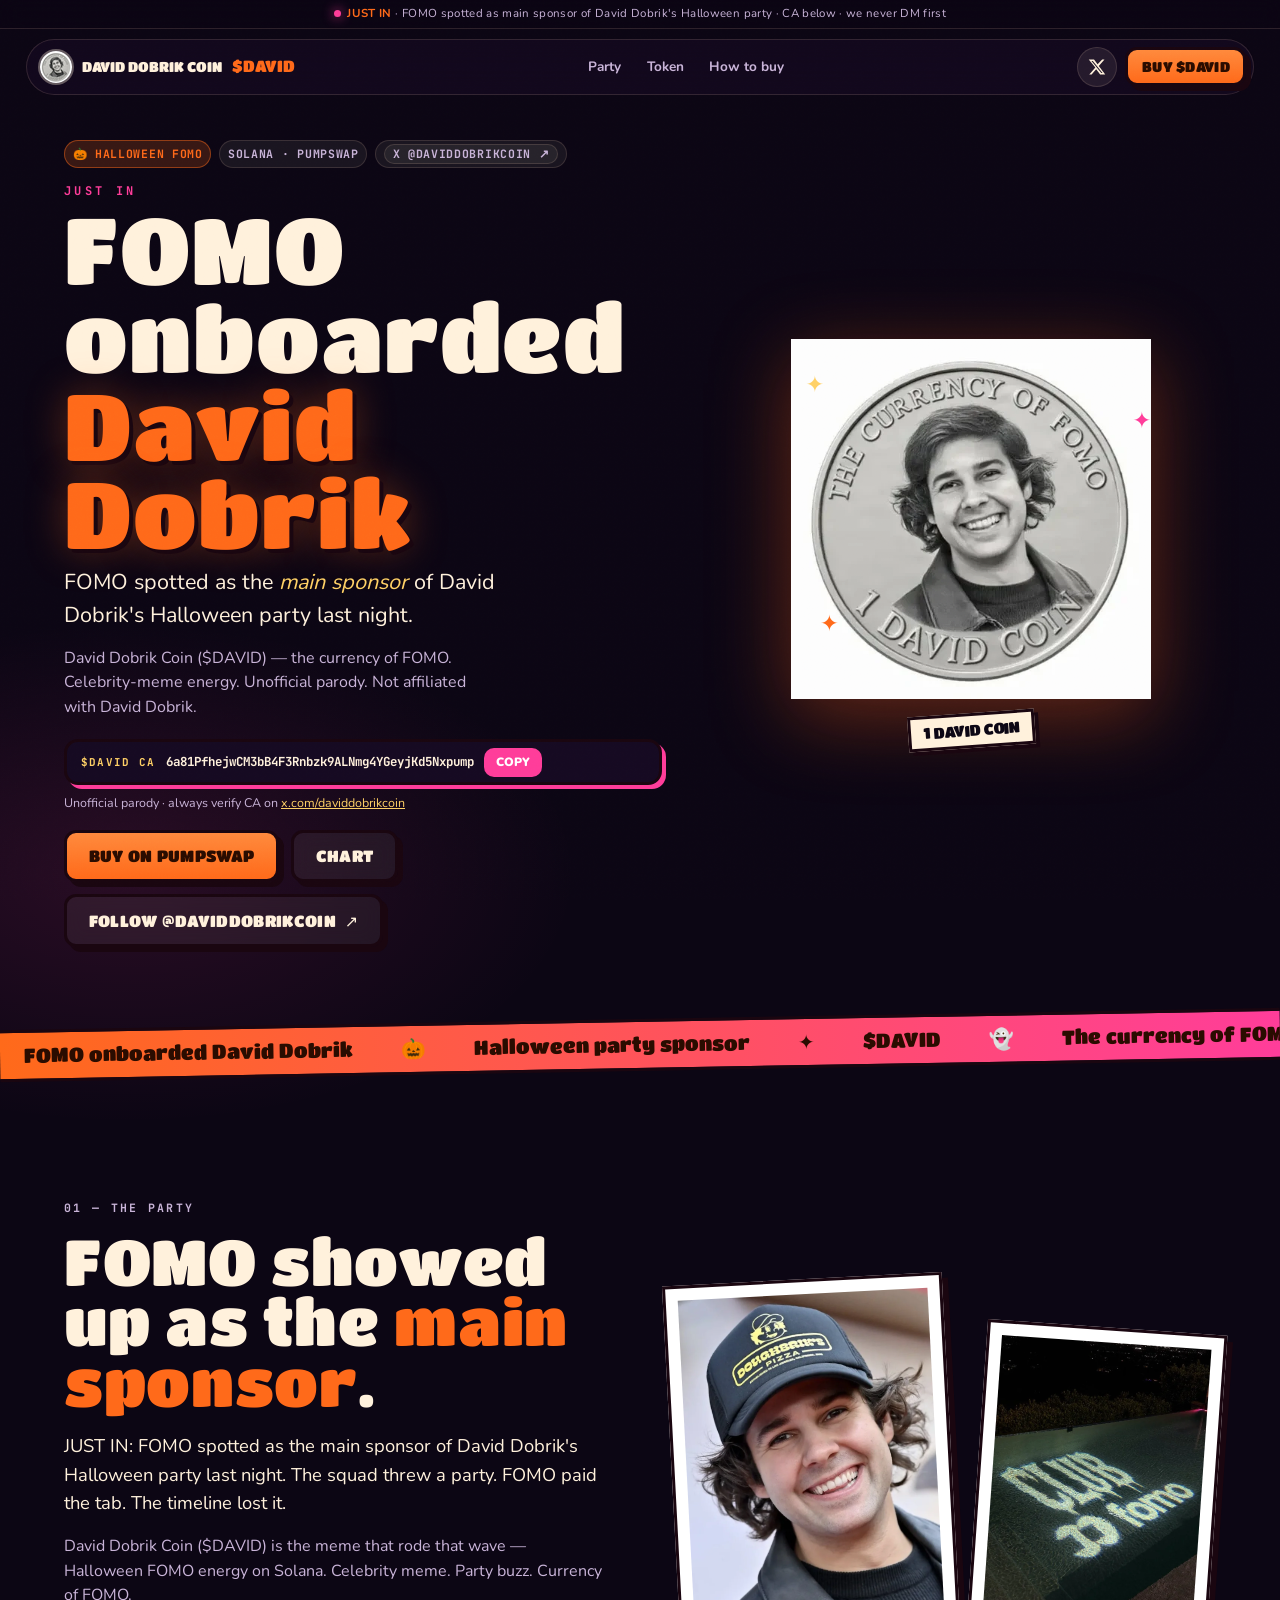
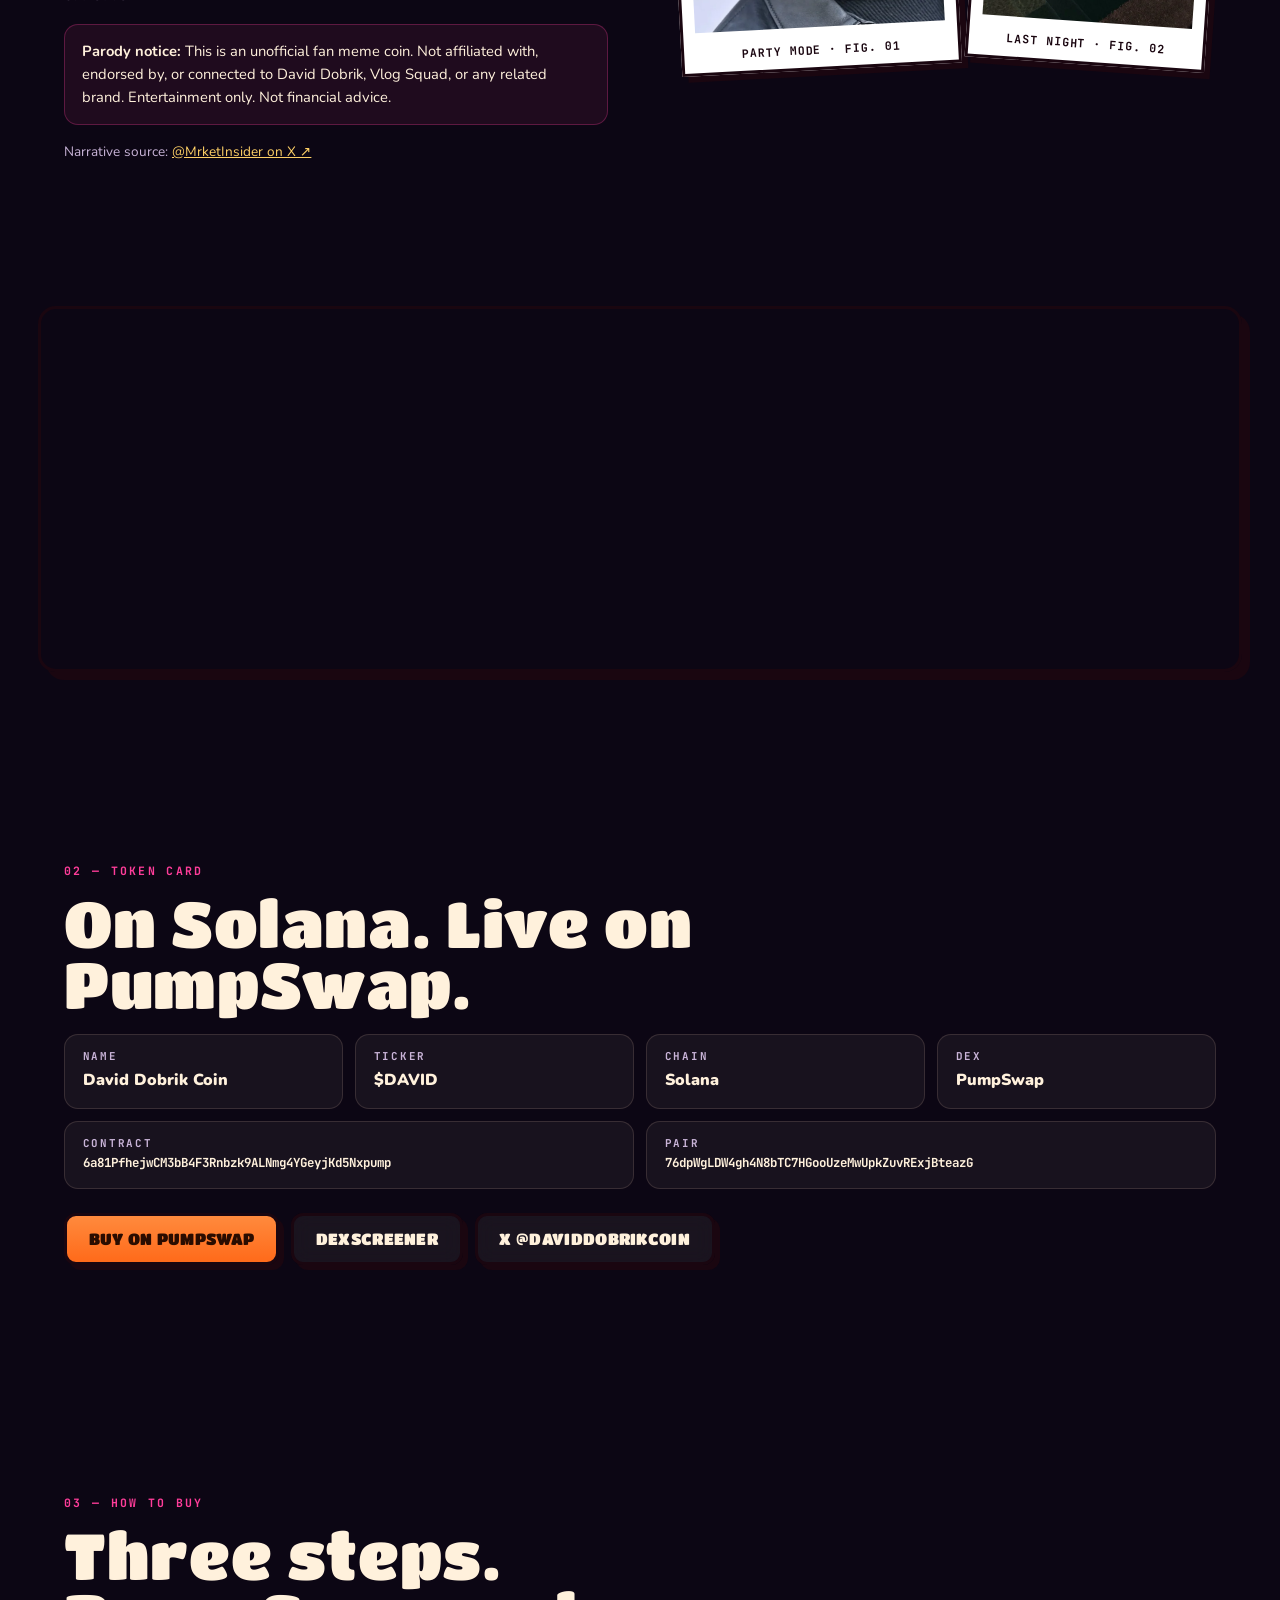
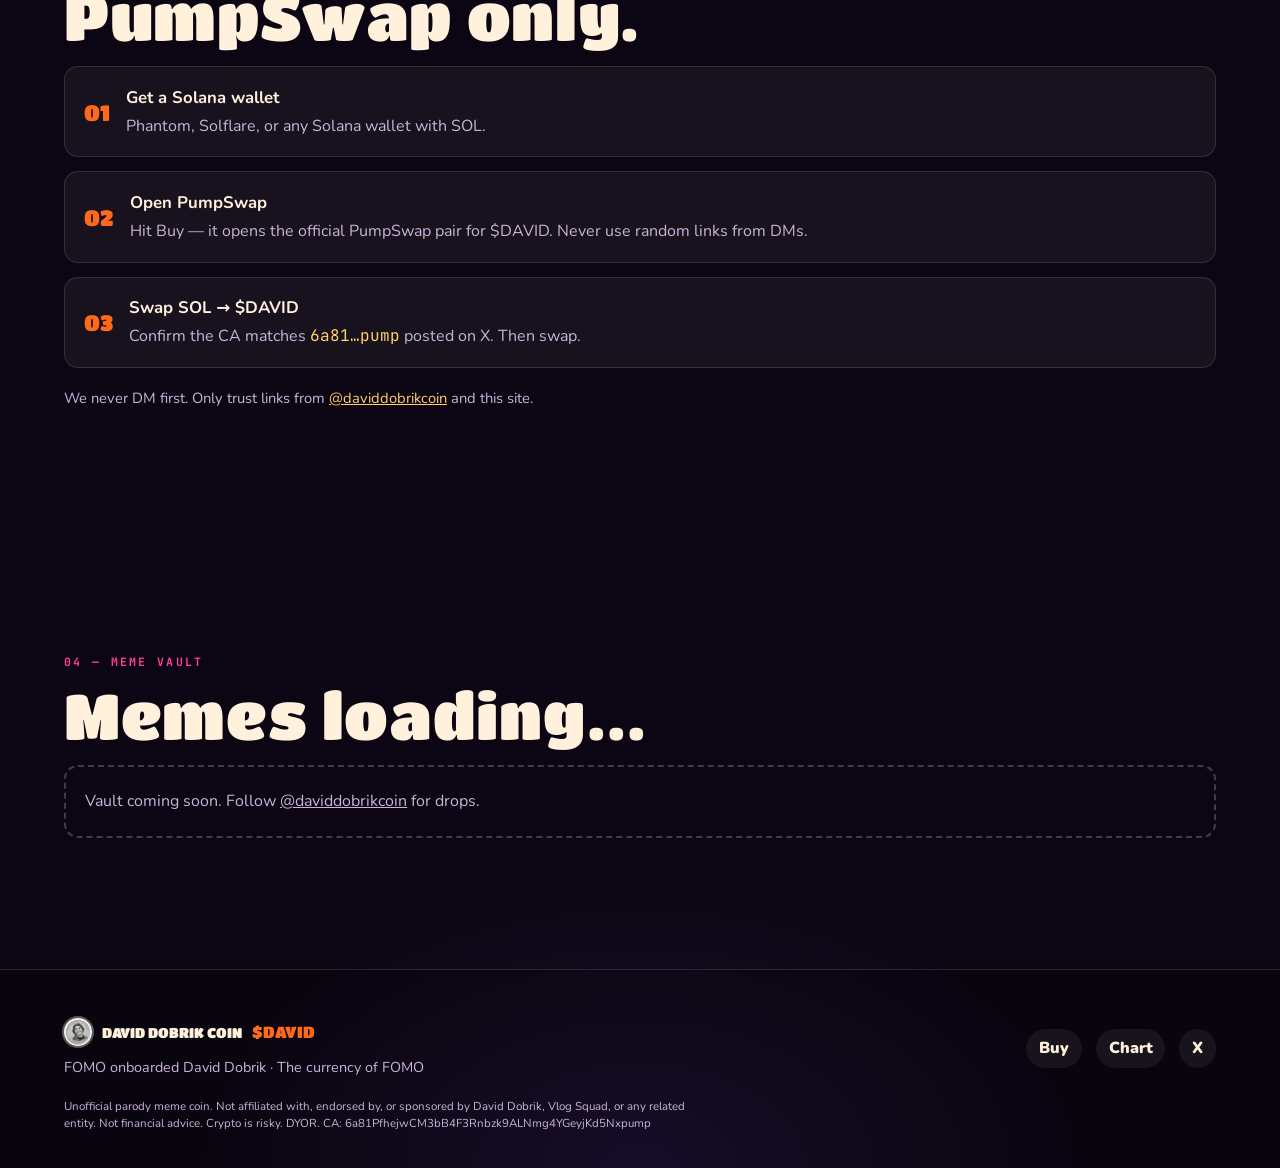
==== index.html @ 789483d1 "ship phase-1 minimal $DAVID site FOMO Halloween party narrative, PumpSwap buy, Chart, X — no TG. Sta" ====
<!doctype html>
<html lang="en">
<head>
<meta charset="utf-8">
<meta name="viewport" content="width=device-width,initial-scale=1,viewport-fit=cover">
<title>$DAVID — David Dobrik Coin · FOMO onboarded David Dobrik</title>
<meta name="description" content="JUST IN: FOMO spotted as the main sponsor of David Dobrik's Halloween party. David Dobrik Coin ($DAVID) on Solana. Unofficial parody meme. CA 6a81PfhejwCM3bB4F3Rnbzk9ALNmg4YGeyjKd5Nxpump.">
<link rel="canonical" href="https://daviddobrikcoin.lol/">
<meta name="theme-color" content="#0c0614">
<meta name="robots" content="index,follow">
<meta property="og:type" content="website">
<meta property="og:site_name" content="David Dobrik Coin">
<meta property="og:url" content="https://daviddobrikcoin.lol/">
<meta property="og:title" content="$DAVID — FOMO onboarded David Dobrik">
<meta property="og:description" content="JUST IN: FOMO spotted as the main sponsor of David Dobrik's Halloween party last night. Unofficial parody meme on Solana.">
<meta property="og:image" content="https://daviddobrikcoin.lol/og.jpg">
<meta property="og:image:width" content="1200">
<meta property="og:image:height" content="630">
<meta property="og:image:alt" content="David Dobrik Coin — The Currency of FOMO">
<meta name="twitter:card" content="summary_large_image">
<meta name="twitter:site" content="@daviddobrikcoin">
<meta name="twitter:title" content="$DAVID — FOMO onboarded David Dobrik">
<meta name="twitter:description" content="JUST IN: FOMO spotted as the main sponsor of David Dobrik's Halloween party. $DAVID on Solana.">
<meta name="twitter:image" content="https://daviddobrikcoin.lol/og.jpg">
<link rel="icon" href="/favicon.ico" sizes="any">
<link rel="icon" type="image/png" sizes="32x32" href="/favicon-32.png">
<link rel="apple-touch-icon" href="/apple-touch-icon.png">
<link rel="manifest" href="/site.webmanifest">
<link rel="preload" href="/fonts/titan-one-latin-400-normal.woff2" as="font" type="font/woff2" crossorigin>
<link rel="preload" href="/fonts/nunito-latin-700-normal.woff2" as="font" type="font/woff2" crossorigin>
<link rel="preload" as="image" href="/img/logo-480.webp" imagesrcset="/img/logo-240.webp 240w, /img/logo-480.webp 480w, /img/logo-720.webp 720w" imagesizes="(max-width:760px) 70vw, 360px" fetchpriority="high">
<link rel="stylesheet" href="/css/styles.css?v=p1">
<script src="/js/main.js?v=p1" defer></script>
</head>
<body>
<a class="skip" href="#about">Skip to content</a>
<div class="grain" aria-hidden="true"></div>

<header class="top">
  <div class="strip"><span class="dot"></span><span><b>JUST IN</b> · FOMO spotted as main sponsor of David Dobrik's Halloween party · CA below · we never DM first</span></div>
  <nav class="nav" aria-label="Main">
    <a class="brand" href="#top" aria-label="David Dobrik Coin home">
      <img src="/favicon-32.png" width="32" height="32" alt="">
      <span>David Dobrik Coin</span><em>$DAVID</em>
    </a>
    <ul class="nav-links">
      <li><a href="#about">Party</a></li>
      <li><a href="#token">Token</a></li>
      <li><a href="#buy">How to buy</a></li>
    </ul>
    <div class="nav-cta">
      <a class="icon-btn" href="https://x.com/daviddobrikcoin" target="_blank" rel="noopener" aria-label="$DAVID on X (@daviddobrikcoin)"><svg viewBox="0 0 24 24" width="18" height="18" aria-hidden="true"><path fill="currentColor" d="M18.9 2H22l-7.6 8.7L23 22h-6.8l-5.3-6.9L4.8 22H1.7l8.1-9.3L1 2h7l4.8 6.3L18.9 2Zm-1.2 18h1.7L6.4 3.9H4.6L17.7 20Z"/></svg></a>
      <a class="btn btn-sm" href="https://swap.pump.fun/?input=So11111111111111111111111111111111111111112&amp;output=6a81PfhejwCM3bB4F3Rnbzk9ALNmg4YGeyjKd5Nxpump" target="_blank" rel="noopener">Buy $DAVID</a>
    </div>
  </nav>
</header>

<main id="main">
<section class="hero" id="top">
  <div class="wrap hero-grid">
    <div class="hero-copy">
      <ul class="chips">
        <li class="chip-hot">🎃 Halloween FOMO</li>
        <li>Solana · PumpSwap</li>
        <li><a href="https://x.com/daviddobrikcoin" target="_blank" rel="noopener">X @daviddobrikcoin ↗</a></li>
      </ul>
      <p class="breaking" data-reveal>JUST IN</p>
      <h1 class="wordmark" data-reveal>
        <span class="wm-line">FOMO onboarded</span>
        <span class="wm-line accent">David Dobrik</span>
      </h1>
      <p class="tagline" data-reveal>FOMO spotted as the <em>main sponsor</em> of David Dobrik's Halloween party last night.</p>
      <p class="bio" data-reveal>David Dobrik Coin ($DAVID) — the currency of FOMO. Celebrity-meme energy. Unofficial parody. Not affiliated with David Dobrik.</p>
      <div class="ca" role="group" aria-label="Contract address" data-reveal>
        <span class="ca-tag">$DAVID CA</span>
        <code id="ca">6a81PfhejwCM3bB4F3Rnbzk9ALNmg4YGeyjKd5Nxpump</code>
        <button class="ca-copy" type="button" data-copy="#ca">Copy</button>
      </div>
      <p class="ca-note" data-reveal>Unofficial parody · always verify CA on <a href="https://x.com/daviddobrikcoin" target="_blank" rel="noopener">x.com/daviddobrikcoin</a></p>
      <div class="cta-row" data-reveal>
        <a class="btn" href="https://swap.pump.fun/?input=So11111111111111111111111111111111111111112&amp;output=6a81PfhejwCM3bB4F3Rnbzk9ALNmg4YGeyjKd5Nxpump" target="_blank" rel="noopener">Buy on PumpSwap</a>
        <a class="btn btn-ghost" href="https://dexscreener.com/solana/76dpwgldw4gh4n8btc7hgoouzemwupkzuvrexjbteazg" target="_blank" rel="noopener">Chart</a>
        <a class="btn btn-ghost" href="https://x.com/daviddobrikcoin" target="_blank" rel="noopener">Follow @daviddobrikcoin <span aria-hidden="true">↗</span></a>
      </div>
    </div>
    <div class="hero-art" data-reveal>
      <div class="coin-wrap">
        <img class="coin" src="/img/logo-480.webp" srcset="/img/logo-240.webp 240w, /img/logo-480.webp 480w, /img/logo-720.webp 720w" sizes="(max-width:760px) 70vw, 360px" width="480" height="480" alt="David Dobrik Coin — silver coin with David Dobrik portrait, The Currency of FOMO" fetchpriority="high" decoding="async">
        <span class="spark s1" aria-hidden="true">✦</span>
        <span class="spark s2" aria-hidden="true">✦</span>
        <span class="spark s3" aria-hidden="true">✦</span>
      </div>
      <span class="sticker-tag">1 DAVID COIN</span>
    </div>
  </div>
</section>

<div class="marquee" aria-hidden="true"><div class="track">
  <span>FOMO onboarded David Dobrik</span><span>🎃</span><span>Halloween party sponsor</span><span>✦</span><span>$DAVID</span><span>👻</span><span>The currency of FOMO</span><span>✦</span>
  <span>FOMO onboarded David Dobrik</span><span>🎃</span><span>Halloween party sponsor</span><span>✦</span><span>$DAVID</span><span>👻</span><span>The currency of FOMO</span><span>✦</span>
</div></div>

<section class="about" id="about">
  <div class="wrap about-grid">
    <div class="about-copy">
      <p class="label" data-reveal>01 — The party</p>
      <h2 data-reveal>FOMO showed up as the <em>main sponsor</em>.</h2>
      <p class="lead" data-reveal>JUST IN: FOMO spotted as the main sponsor of David Dobrik's Halloween party last night. The squad threw a party. FOMO paid the tab. The timeline lost it.</p>
      <p data-reveal>David Dobrik Coin ($DAVID) is the meme that rode that wave — Halloween FOMO energy on Solana. Celebrity meme. Party buzz. Currency of FOMO.</p>
      <p class="disclaimer" data-reveal><b>Parody notice:</b> This is an unofficial fan meme coin. Not affiliated with, endorsed by, or connected to David Dobrik, Vlog Squad, or any related brand. Entertainment only. Not financial advice.</p>
      <p class="src" data-reveal>Narrative source: <a href="https://x.com/MrketInsider/status/2116562706257879052" target="_blank" rel="noopener">@MrketInsider on X ↗</a></p>
    </div>
    <div class="about-art" data-reveal>
      <figure class="polaroid" style="--r:-3deg">
        <img src="/img/n1.webp" width="720" height="990" alt="David Dobrik in a Doughbrik's Pizza hat smiling at camera" loading="lazy" decoding="async">
        <figcaption>party mode · fig. 01</figcaption>
      </figure>
      <figure class="polaroid p2" style="--r:4deg">
        <img src="/img/n3.webp" width="720" height="990" alt="David Dobrik Halloween party FOMO narrative photo" loading="lazy" decoding="async">
        <figcaption>last night · fig. 02</figcaption>
      </figure>
    </div>
  </div>
</section>

<section class="banner-band" aria-label="Key art">
  <div class="banner-frame">
    <picture>
      <source media="(max-width:760px)" srcset="/img/banner-m.webp">
      <img src="/img/banner-1200.webp" width="1200" height="400" alt="David Dobrik portrait banner" loading="lazy" decoding="async">
    </picture>
  </div>
</section>

<section class="token" id="token">
  <div class="wrap">
    <p class="label" data-reveal>02 — Token card</p>
    <h2 data-reveal>On Solana. Live on PumpSwap.</h2>
    <div class="tok-grid" data-reveal>
      <div class="tok-card"><span class="k">Name</span><span class="v">David Dobrik Coin</span></div>
      <div class="tok-card"><span class="k">Ticker</span><span class="v">$DAVID</span></div>
      <div class="tok-card"><span class="k">Chain</span><span class="v">Solana</span></div>
      <div class="tok-card"><span class="k">Dex</span><span class="v">PumpSwap</span></div>
      <div class="tok-card wide"><span class="k">Contract</span><span class="v mono">6a81PfhejwCM3bB4F3Rnbzk9ALNmg4YGeyjKd5Nxpump</span></div>
      <div class="tok-card wide"><span class="k">Pair</span><span class="v mono">76dpWgLDW4gh4N8bTC7HGooUzeMwUpkZuvRExjBteazG</span></div>
    </div>
    <div class="cta-row" data-reveal style="margin-top:1.5rem">
      <a class="btn" href="https://swap.pump.fun/?input=So11111111111111111111111111111111111111112&amp;output=6a81PfhejwCM3bB4F3Rnbzk9ALNmg4YGeyjKd5Nxpump" target="_blank" rel="noopener">Buy on PumpSwap</a>
      <a class="btn btn-ghost" href="https://dexscreener.com/solana/76dpwgldw4gh4n8btc7hgoouzemwupkzuvrexjbteazg" target="_blank" rel="noopener">DexScreener</a>
      <a class="btn btn-ghost" href="https://x.com/daviddobrikcoin" target="_blank" rel="noopener">X @daviddobrikcoin</a>
    </div>
  </div>
</section>

<section class="buy" id="buy">
  <div class="wrap">
    <p class="label" data-reveal>03 — How to buy</p>
    <h2 data-reveal>Three steps. PumpSwap only.</h2>
    <ol class="steps" data-reveal>
      <li><b>Get a Solana wallet</b><span>Phantom, Solflare, or any Solana wallet with SOL.</span></li>
      <li><b>Open PumpSwap</b><span>Hit Buy — it opens the official PumpSwap pair for $DAVID. Never use random links from DMs.</span></li>
      <li><b>Swap SOL → $DAVID</b><span>Confirm the CA matches <code>6a81…pump</code> posted on X. Then swap.</span></li>
    </ol>
    <p class="scam" data-reveal>We never DM first. Only trust links from <a href="https://x.com/daviddobrikcoin" target="_blank" rel="noopener">@daviddobrikcoin</a> and this site.</p>
  </div>
</section>

<section class="memes" id="memes">
  <div class="wrap">
    <p class="label" data-reveal>04 — Meme vault</p>
    <h2 data-reveal>Memes loading…</h2>
    <p class="soon" data-reveal>Vault coming soon. Follow <a href="https://x.com/daviddobrikcoin" target="_blank" rel="noopener">@daviddobrikcoin</a> for drops.</p>
  </div>
</section>
</main>

<footer class="foot">
  <div class="wrap foot-grid">
    <div>
      <a class="brand" href="#top"><img src="/favicon-32.png" width="28" height="28" alt=""><span>David Dobrik Coin</span><em>$DAVID</em></a>
      <p class="foot-tag">FOMO onboarded David Dobrik · The currency of FOMO</p>
    </div>
    <div class="foot-links">
      <a href="https://swap.pump.fun/?input=So11111111111111111111111111111111111111112&amp;output=6a81PfhejwCM3bB4F3Rnbzk9ALNmg4YGeyjKd5Nxpump" target="_blank" rel="noopener">Buy</a>
      <a href="https://dexscreener.com/solana/76dpwgldw4gh4n8btc7hgoouzemwupkzuvrexjbteazg" target="_blank" rel="noopener">Chart</a>
      <a href="https://x.com/daviddobrikcoin" target="_blank" rel="noopener">X</a>
    </div>
  </div>
  <div class="wrap">
    <p class="fine">Unofficial parody meme coin. Not affiliated with, endorsed by, or sponsored by David Dobrik, Vlog Squad, or any related entity. Not financial advice. Crypto is risky. DYOR. CA: 6a81PfhejwCM3bB4F3Rnbzk9ALNmg4YGeyjKd5Nxpump</p>
  </div>
</footer>
</body>
</html>
---- css/styles.css ----
@font-face{font-family:TitanOne;src:url(/fonts/titan-one-latin-400-normal.woff2) format("woff2");font-weight:400;font-display:swap}
@font-face{font-family:Nunito;src:url(/fonts/nunito-latin-400-normal.woff2) format("woff2");font-weight:400;font-display:swap}
@font-face{font-family:Nunito;src:url(/fonts/nunito-latin-700-normal.woff2) format("woff2");font-weight:700;font-display:swap}
@font-face{font-family:Nunito;src:url(/fonts/nunito-latin-900-normal.woff2) format("woff2");font-weight:900;font-display:swap}
@font-face{font-family:JetBrainsMono;src:url(/fonts/jetbrains-mono-latin-400-normal.woff2) format("woff2");font-weight:400;font-display:swap}
@font-face{font-family:JetBrainsMono;src:url(/fonts/jetbrains-mono-latin-700-normal.woff2) format("woff2");font-weight:700;font-display:swap}

:root{
  --night:#0c0614; --night-2:#160a22; --plum:#2a1040;
  --cream:#fff1dc; --muted:#c9b4d8; --line:rgba(255,210,180,.14);
  --pump:#ff6a1a; --pump-ink:#2a0c00;
  --hot:#ff3d9a; --violet:#8b5cff; --gold:#ffd166;
  --radius:16px; --pill:999px;
  --shadow-hard:5px 5px 0 #1a0610;
  --f-display:TitanOne,"Arial Black",system-ui,sans-serif;
  --f-body:Nunito,system-ui,sans-serif;
  --f-mono:JetBrainsMono,ui-monospace,monospace;
}
*,*::before,*::after{box-sizing:border-box}
html{-webkit-text-size-adjust:100%;scroll-behavior:smooth}
body{margin:0;background:
  radial-gradient(1200px 600px at 80% -10%,rgba(255,106,26,.18),transparent 55%),
  radial-gradient(900px 500px at 10% 20%,rgba(255,61,154,.12),transparent 50%),
  radial-gradient(800px 500px at 50% 100%,rgba(139,92,255,.14),transparent 55%),
  var(--night);
  color:var(--cream);font:400 clamp(16px,1.05vw,18px)/1.55 var(--f-body);-webkit-font-smoothing:antialiased;overflow-x:hidden}
img{max-width:100%;display:block;height:auto}
a{color:inherit}
button{font:inherit;color:inherit;cursor:pointer}
em{font-style:italic;color:var(--gold)}
::selection{background:var(--pump);color:var(--pump-ink)}
.skip{position:fixed;left:12px;top:-60px;z-index:100;background:var(--cream);color:var(--night);padding:.6em 1em;border-radius:var(--pill);font-weight:800;transition:top .2s}
.skip:focus{top:12px}
:focus-visible{outline:2px solid var(--pump);outline-offset:3px}

.grain{position:fixed;inset:0;pointer-events:none;z-index:60;opacity:.055;mix-blend-mode:overlay;
  background:url("data:image/svg+xml;utf8,<svg xmlns='http://www.w3.org/2000/svg' width='160' height='160'><filter id='n'><feTurbulence baseFrequency='.85' numOctaves='2' stitchTiles='stitch'/></filter><rect width='100%' height='100%' filter='url(%23n)'/></svg>")}

.wrap{padding-inline:clamp(20px,5vw,112px);max-width:1280px;margin-inline:auto;position:relative}
.label{font:700 .72rem/1.2 var(--f-mono);letter-spacing:.2em;text-transform:uppercase;color:var(--hot);margin:0 0 1rem}
h1,h2{margin:0;font-family:var(--f-display);font-weight:400;letter-spacing:.01em;line-height:.95}
h2{font-size:clamp(2rem,5vw,4.2rem);margin-bottom:1.2rem;max-width:16ch}
h2 em{color:var(--pump);font-style:normal}

.btn{display:inline-flex;align-items:center;gap:.55em;padding:.95em 1.35em;border-radius:12px;border:3px solid #1a0610;text-decoration:none;
  font:400 1rem/1 var(--f-display);letter-spacing:.02em;text-transform:uppercase;
  background:linear-gradient(180deg,#ff8a3d,var(--pump));color:var(--pump-ink);
  box-shadow:var(--shadow-hard);transition:transform .08s,box-shadow .08s}
.btn:hover{transform:translate(-2px,-2px);box-shadow:7px 7px 0 #1a0610}
.btn:active{transform:translate(4px,4px);box-shadow:0 0 0 #1a0610}
.btn-sm{padding:.7em 1em;font-size:.85rem}
.btn-ghost{background:rgba(255,241,220,.06);color:var(--cream);backdrop-filter:blur(10px)}
.btn-ghost:hover{background:rgba(255,241,220,.12)}
.cta-row{display:flex;flex-wrap:wrap;gap:12px}

.top{position:fixed;inset:0 0 auto 0;z-index:40}
.strip{display:flex;justify-content:center;align-items:center;gap:.55em;padding:.42em 1em;font-size:.72rem;letter-spacing:.03em;color:var(--muted);
  background:rgba(12,6,20,.82);backdrop-filter:blur(10px);border-bottom:1px solid var(--line);text-align:center}
.strip b{color:var(--pump)}
.strip .dot{width:7px;height:7px;border-radius:50%;background:var(--hot);box-shadow:0 0 12px var(--hot);flex:none;animation:pulse 1.6s ease-in-out infinite}
@keyframes pulse{50%{opacity:.35}}
.nav{display:flex;align-items:center;justify-content:space-between;gap:14px;margin:10px clamp(10px,2vw,28px) 0;padding:8px 8px 8px 14px;border-radius:var(--pill);
  background:rgba(22,10,34,.7);backdrop-filter:blur(16px);box-shadow:inset 0 0 0 1px var(--line)}
.brand{display:flex;align-items:center;gap:10px;text-decoration:none}
.brand img{border-radius:50%;box-shadow:0 0 0 2px rgba(255,241,220,.35)}
.brand span{font:400 .85rem var(--f-display);text-transform:uppercase}
.brand em{color:var(--pump);font-style:normal;font-family:var(--f-display)}
.nav-links{display:flex;gap:2px;list-style:none;margin:0;padding:0}
.nav-links a{display:block;padding:.5em .85em;border-radius:var(--pill);text-decoration:none;font-weight:700;font-size:.85rem;color:var(--muted)}
.nav-links a:hover{color:var(--cream);background:rgba(255,241,220,.08)}
.nav-cta{display:flex;align-items:center;gap:8px}
.icon-btn{display:grid;place-items:center;width:40px;height:40px;border-radius:50%;background:rgba(255,241,220,.08);box-shadow:inset 0 0 0 1px var(--line);text-decoration:none}
.icon-btn:hover{background:rgba(255,241,220,.16)}

.hero{min-height:100svh;display:flex;align-items:center;padding:140px 0 72px}
.hero-grid{display:grid;grid-template-columns:1.1fr .9fr;gap:clamp(28px,5vw,72px);align-items:center}
.chips{display:flex;flex-wrap:wrap;gap:8px;list-style:none;margin:0 0 1.1rem;padding:0}
.chips li,.chips a{display:inline-flex;align-items:center;padding:.35em .75em;border-radius:var(--pill);font:700 .72rem/1 var(--f-mono);letter-spacing:.06em;text-transform:uppercase;text-decoration:none;
  background:rgba(255,241,220,.06);box-shadow:inset 0 0 0 1px var(--line);color:var(--muted)}
.chip-hot{background:rgba(255,106,26,.18)!important;color:var(--pump)!important;box-shadow:inset 0 0 0 1px rgba(255,106,26,.45)!important}
.breaking{margin:0 0 .4rem;font:700 .75rem/1 var(--f-mono);letter-spacing:.28em;text-transform:uppercase;color:var(--hot)}
.wordmark{font-size:clamp(2.6rem,7.5vw,5.8rem);margin-bottom:.6rem}
.wm-line{display:block}
.wm-line.accent{color:var(--pump);text-shadow:4px 4px 0 #1a0610,0 0 40px rgba(255,106,26,.35)}
.tagline{font-size:clamp(1.05rem,2vw,1.35rem);color:var(--cream);max-width:38ch;margin:0 0 .8rem}
.bio{color:var(--muted);max-width:42ch;margin:0 0 1.2rem}
.ca{display:flex;align-items:center;gap:.65rem;padding:.35rem .35rem .35rem .85rem;max-width:100%;
  background:#160a22;border:3px solid #1a0610;border-radius:14px;box-shadow:4px 4px 0 var(--hot);margin-bottom:.5rem}
.ca-tag{font:700 .68rem/1 var(--f-mono);letter-spacing:.12em;color:var(--gold);flex:none}
.ca code{font:700 .78rem/1.2 var(--f-mono);overflow:hidden;text-overflow:ellipsis;white-space:nowrap;min-width:0}
.ca-copy{flex:none;border:0;border-radius:10px;padding:.7em 1em;background:var(--hot);color:#fff;font:900 .75rem/1 var(--f-body);text-transform:uppercase}
.ca-copy:hover{filter:brightness(1.08)}
.ca-note{font-size:.78rem;color:var(--muted);margin:0 0 1.1rem}
.ca-note a{color:var(--gold)}

.hero-art{display:flex;flex-direction:column;align-items:center;gap:14px;position:relative}
.coin-wrap{position:relative;width:min(360px,78vw)}
.coin{width:100%;height:auto;filter:drop-shadow(0 18px 40px rgba(255,106,26,.35)) drop-shadow(0 0 0 #1a0610);animation:bob 4.5s ease-in-out infinite alternate}
@keyframes bob{to{transform:translateY(-10px) rotate(-2deg)}}
.spark{position:absolute;font-size:1.4rem;color:var(--gold);animation:twinkle 2.2s ease-in-out infinite}
.s1{top:8%;left:4%;animation-delay:0s}
.s2{top:18%;right:0;animation-delay:.6s;color:var(--hot)}
.s3{bottom:16%;left:8%;animation-delay:1.1s;color:var(--pump)}
@keyframes twinkle{50%{opacity:.25;transform:scale(1.25)}}
.sticker-tag{display:inline-block;background:var(--cream);color:var(--night);padding:.35em .8em;font:400 .95rem var(--f-display);transform:rotate(-4deg);border:3px solid #1a0610;box-shadow:4px 4px 0 #1a0610}

.marquee{overflow:hidden;border-block:3px solid #1a0610;background:linear-gradient(90deg,var(--pump),var(--hot));transform:rotate(-1deg);margin:0 0 2px}
.track{display:flex;width:max-content;animation:crawl 28s linear infinite}
.track>*{padding:.55em 1.2em;font:400 1.25rem var(--f-display);white-space:nowrap;color:var(--pump-ink)}
@keyframes crawl{to{transform:translateX(-50%)}}
@media (prefers-reduced-motion:reduce){.track,.coin,.spark,.strip .dot{animation:none}}

.about{padding:clamp(72px,10vw,140px) 0}
.about-grid{display:grid;grid-template-columns:1fr 1fr;gap:clamp(28px,5vw,64px);align-items:center}
.lead{font-size:1.15rem;margin:0 0 1rem}
.about-copy p{color:var(--muted);margin:0 0 1rem}
.about-copy .lead,.about-copy .disclaimer{color:var(--cream)}
.disclaimer{padding:1rem 1.1rem;border-radius:14px;background:rgba(255,61,154,.08);box-shadow:inset 0 0 0 1px rgba(255,61,154,.28);font-size:.92rem}
.src{font-size:.85rem}
.src a{color:var(--gold)}
.about-art{position:relative;min-height:420px}
.polaroid{position:relative;background:#fff;padding:12px 12px 40px;border:3px solid #1a0610;box-shadow:6px 6px 0 #1a0610;transform:rotate(var(--r,-2deg));width:min(280px,70%);margin:0;z-index:1}
.polaroid img{width:100%;aspect-ratio:3/4;object-fit:cover;background:#ddd}
.polaroid figcaption{position:absolute;left:12px;right:12px;bottom:12px;font:700 .72rem/1 var(--f-mono);letter-spacing:.08em;text-transform:uppercase;color:#1a0610;text-align:center}
.polaroid.p2{position:absolute;right:0;top:48px;z-index:2;width:min(240px,62%)}

.banner-band{padding:0 0 clamp(40px,6vw,80px)}
.banner-frame{margin-inline:clamp(12px,3vw,48px);border:3px solid #1a0610;border-radius:18px;overflow:hidden;box-shadow:8px 8px 0 #1a0610}
.banner-frame img{width:100%;height:auto;object-fit:cover;max-height:360px}

.token,.buy,.memes{padding:clamp(64px,9vw,120px) 0}
.tok-grid{display:grid;grid-template-columns:repeat(4,1fr);gap:12px}
.tok-card{background:rgba(255,241,220,.05);border:1px solid var(--line);border-radius:14px;padding:1rem 1.1rem;display:flex;flex-direction:column;gap:.35rem}
.tok-card.wide{grid-column:span 2}
.tok-card .k{font:700 .68rem/1 var(--f-mono);letter-spacing:.16em;text-transform:uppercase;color:var(--muted)}
.tok-card .v{font-weight:900}
.tok-card .mono{font:700 .78rem/1.35 var(--f-mono);word-break:break-all}

.steps{list-style:none;margin:0;padding:0;display:grid;gap:14px;counter-reset:s}
.steps li{counter-increment:s;display:grid;grid-template-columns:auto 1fr;gap:.2rem 1rem;padding:1.1rem 1.2rem;border-radius:14px;background:rgba(255,241,220,.05);border:1px solid var(--line)}
.steps li::before{content:counter(s,decimal-leading-zero);font:400 1.4rem/1 var(--f-display);color:var(--pump);grid-row:span 2;align-self:center}
.steps b{font-size:1.05rem}
.steps span{color:var(--muted);grid-column:2}
.steps code{font-family:var(--f-mono);color:var(--gold)}
.scam{margin-top:1.2rem;color:var(--muted);font-size:.92rem}
.scam a{color:var(--gold)}
.soon{color:var(--muted);padding:1.4rem 1.2rem;border:2px dashed rgba(255,210,180,.25);border-radius:14px}

.foot{padding:48px 0 36px;border-top:1px solid var(--line);background:rgba(0,0,0,.25)}
.foot-grid{display:flex;flex-wrap:wrap;justify-content:space-between;gap:20px;margin-bottom:1.2rem}
.foot-tag{color:var(--muted);margin:.6rem 0 0;font-size:.9rem}
.foot-links{display:flex;gap:14px;align-items:center}
.foot-links a{font-weight:800;text-decoration:none;padding:.45em .8em;border-radius:var(--pill);background:rgba(255,241,220,.06)}
.fine{font-size:.72rem;color:var(--muted);line-height:1.5;margin:0;max-width:90ch}

[data-reveal]{opacity:0;transform:translateY(22px);transition:opacity .7s cubic-bezier(.2,.7,.2,1),transform .7s cubic-bezier(.2,.7,.2,1)}
[data-reveal].in{opacity:1;transform:none}
@media (prefers-reduced-motion:reduce){[data-reveal]{opacity:1;transform:none;transition:none}}

@media (max-width:900px){
  .nav-links{display:none}
  .hero-grid,.about-grid{grid-template-columns:1fr}
  .hero{padding-top:120px;min-height:auto}
  .hero-art{order:-1}
  .about-art{min-height:360px}
  .tok-grid{grid-template-columns:1fr 1fr}
  .tok-card.wide{grid-column:span 2}
}
@media (max-width:520px){
  .tok-grid{grid-template-columns:1fr}
  .tok-card.wide{grid-column:span 1}
  .ca{flex-wrap:wrap}
  .ca code{width:100%}
}
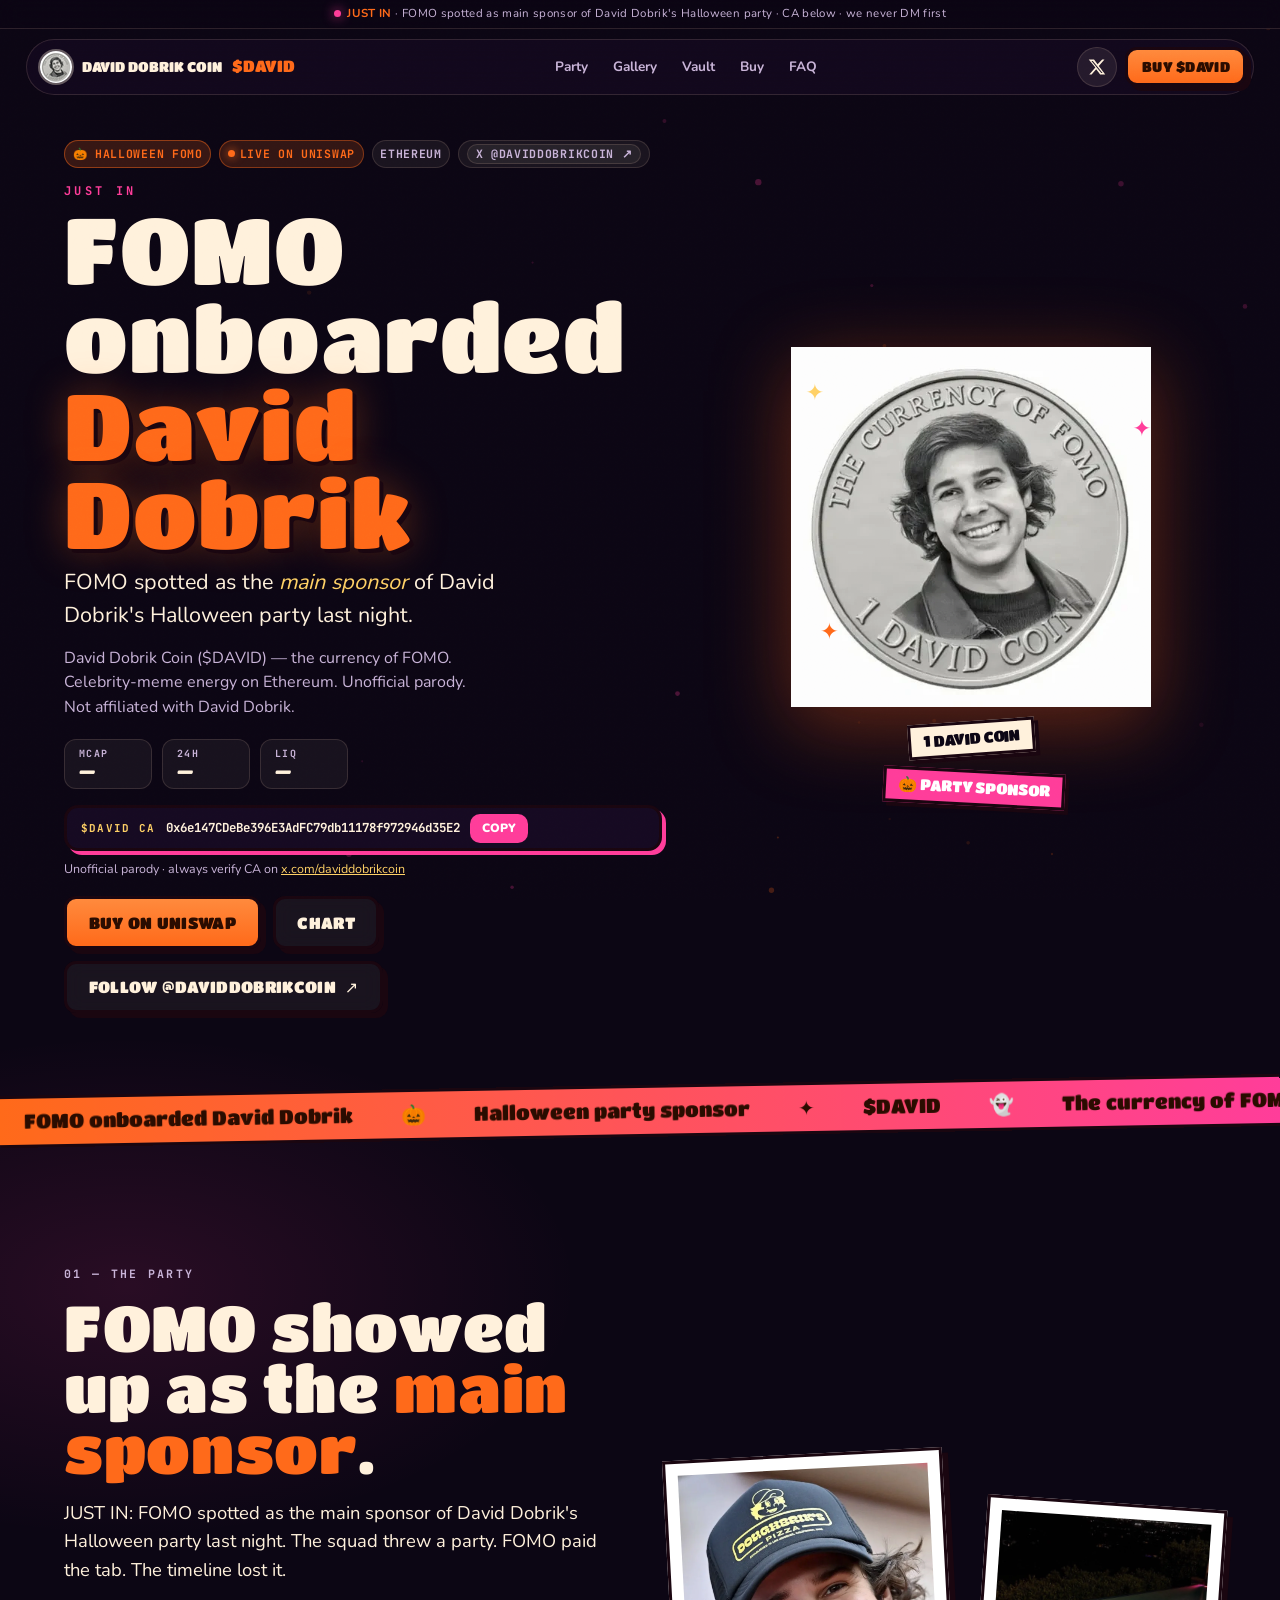
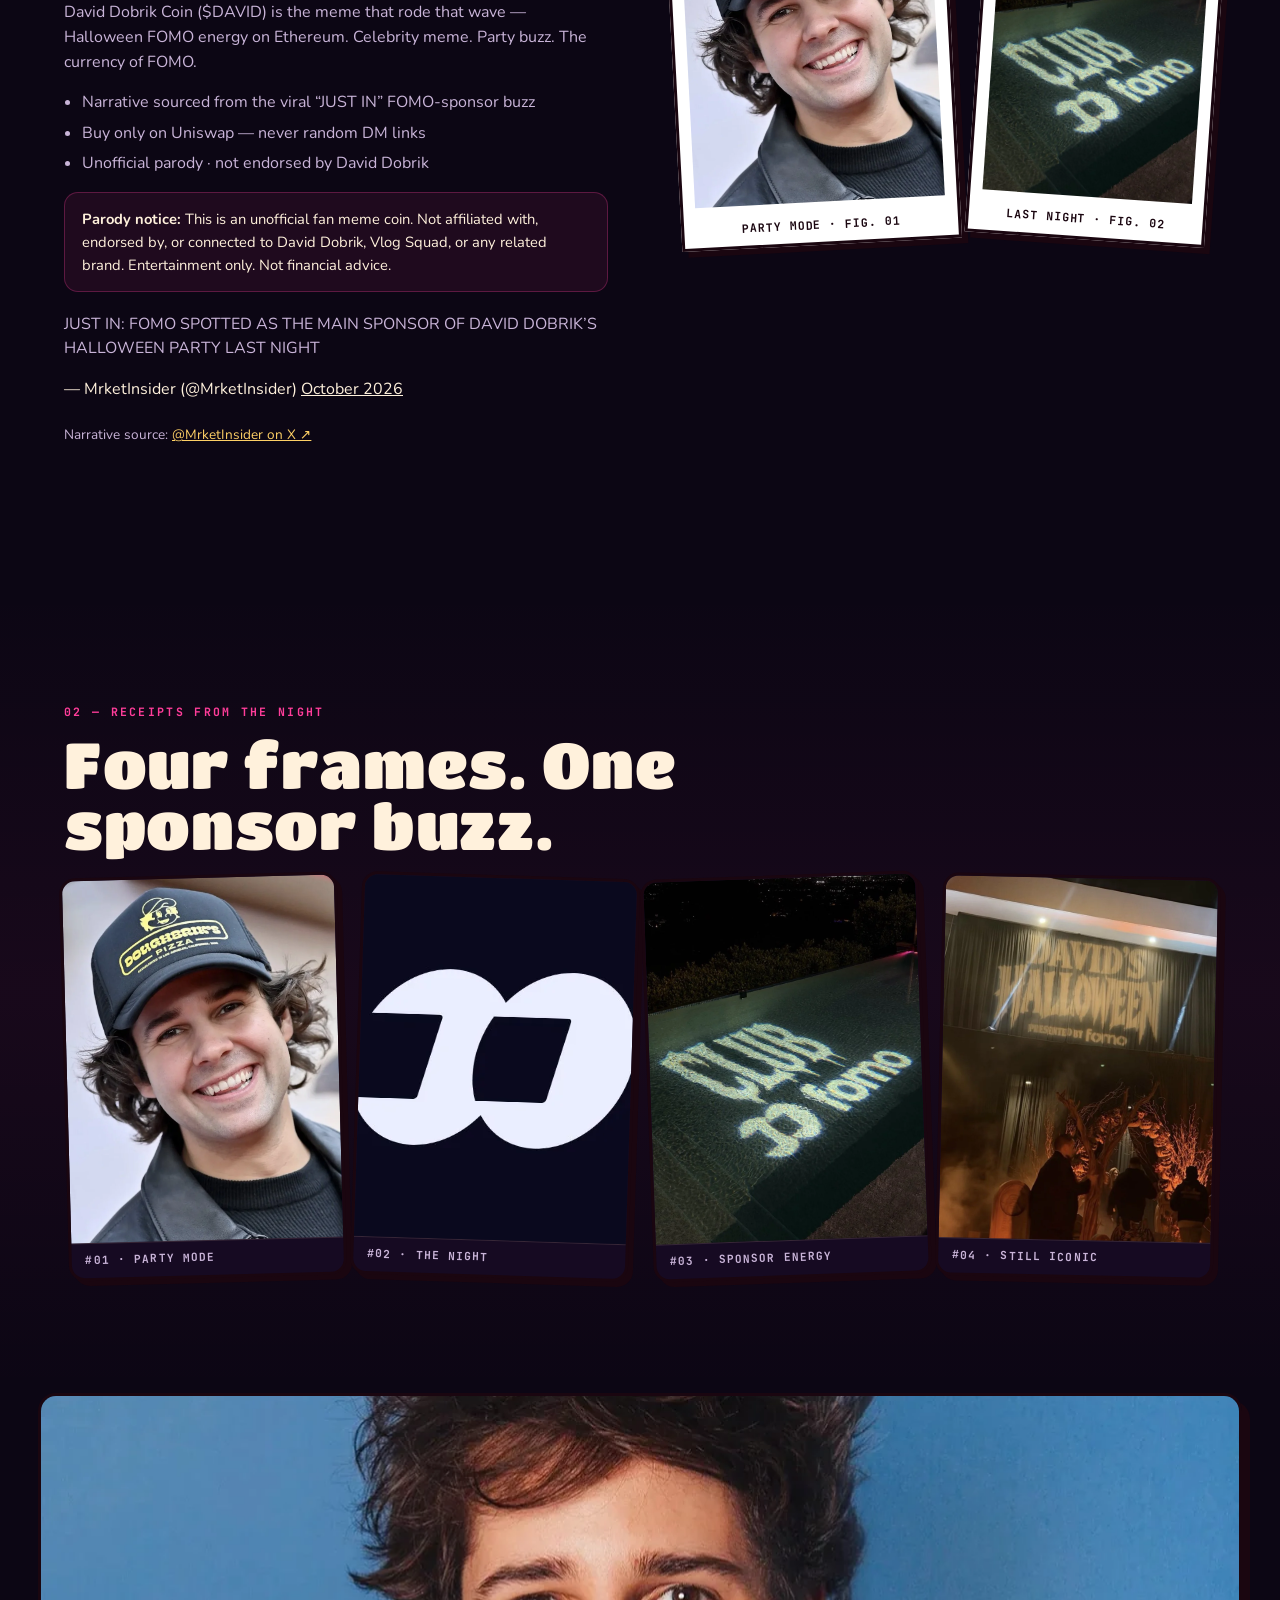
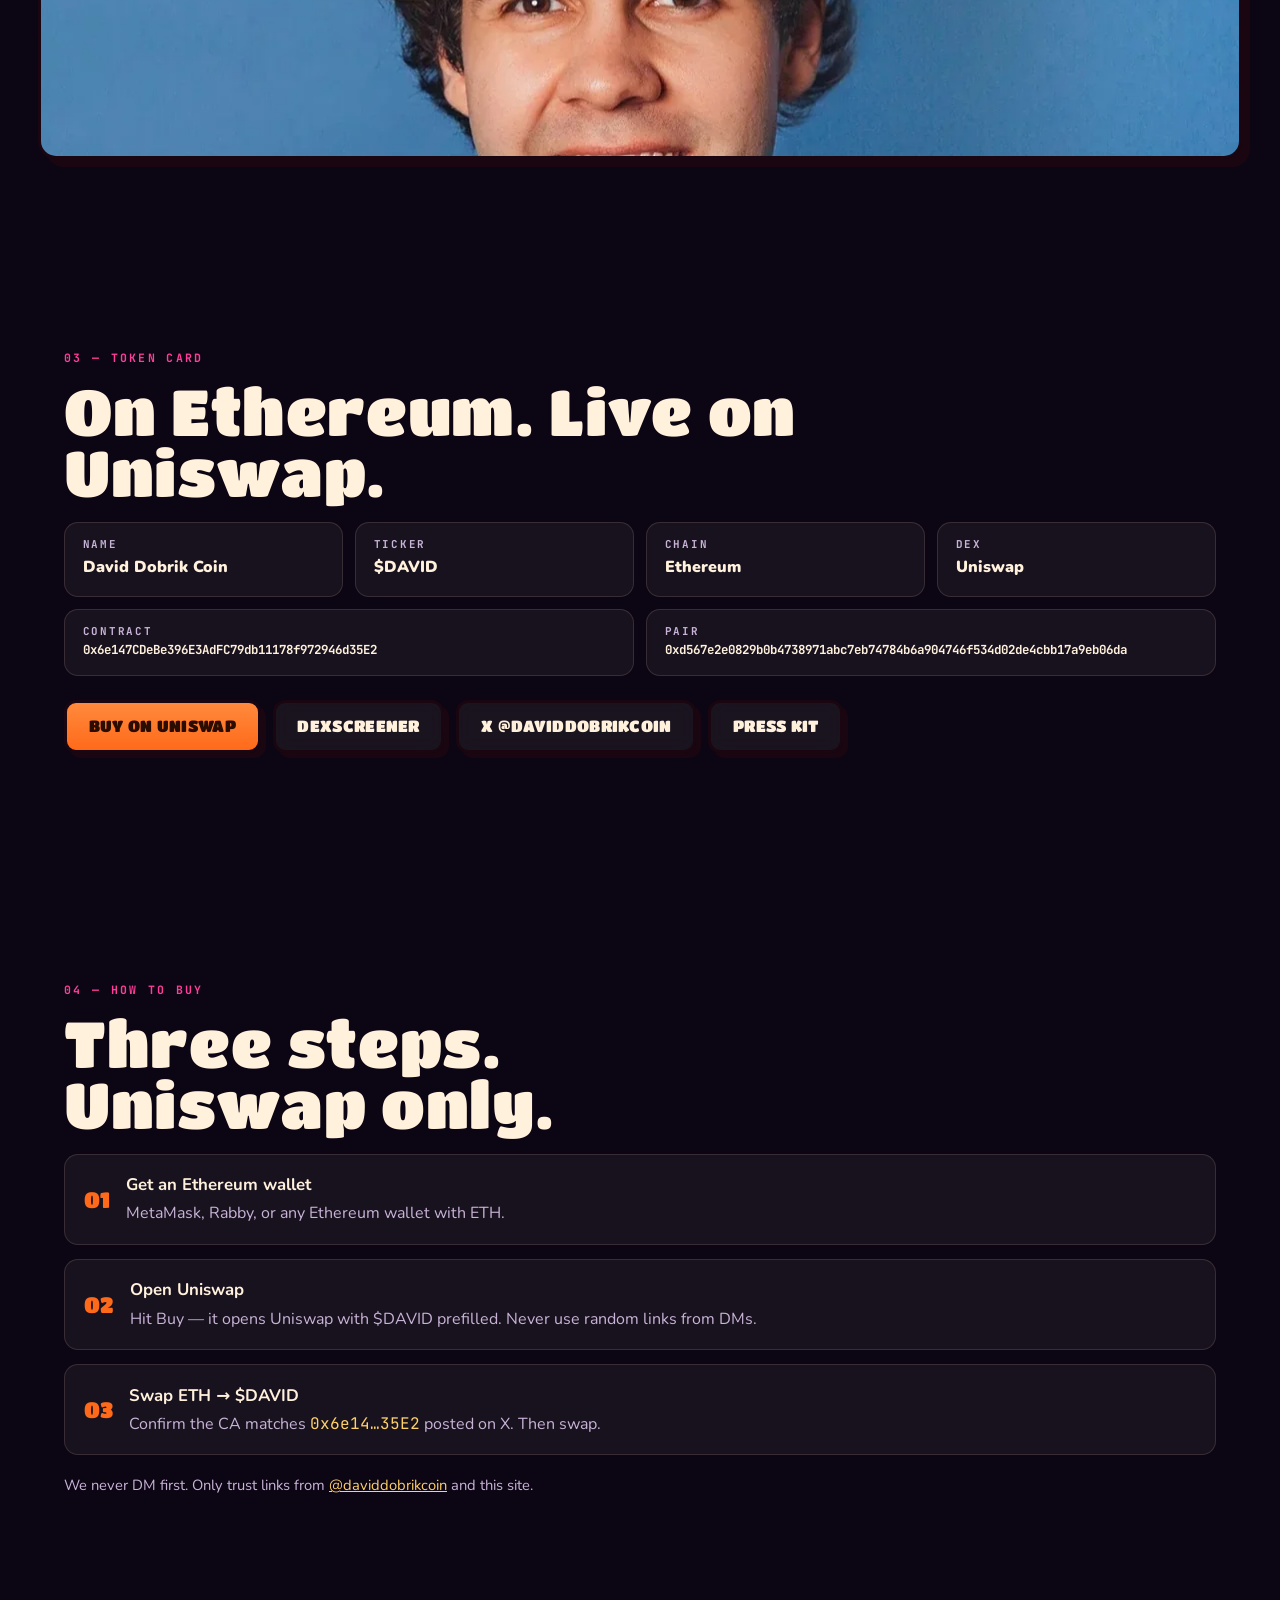
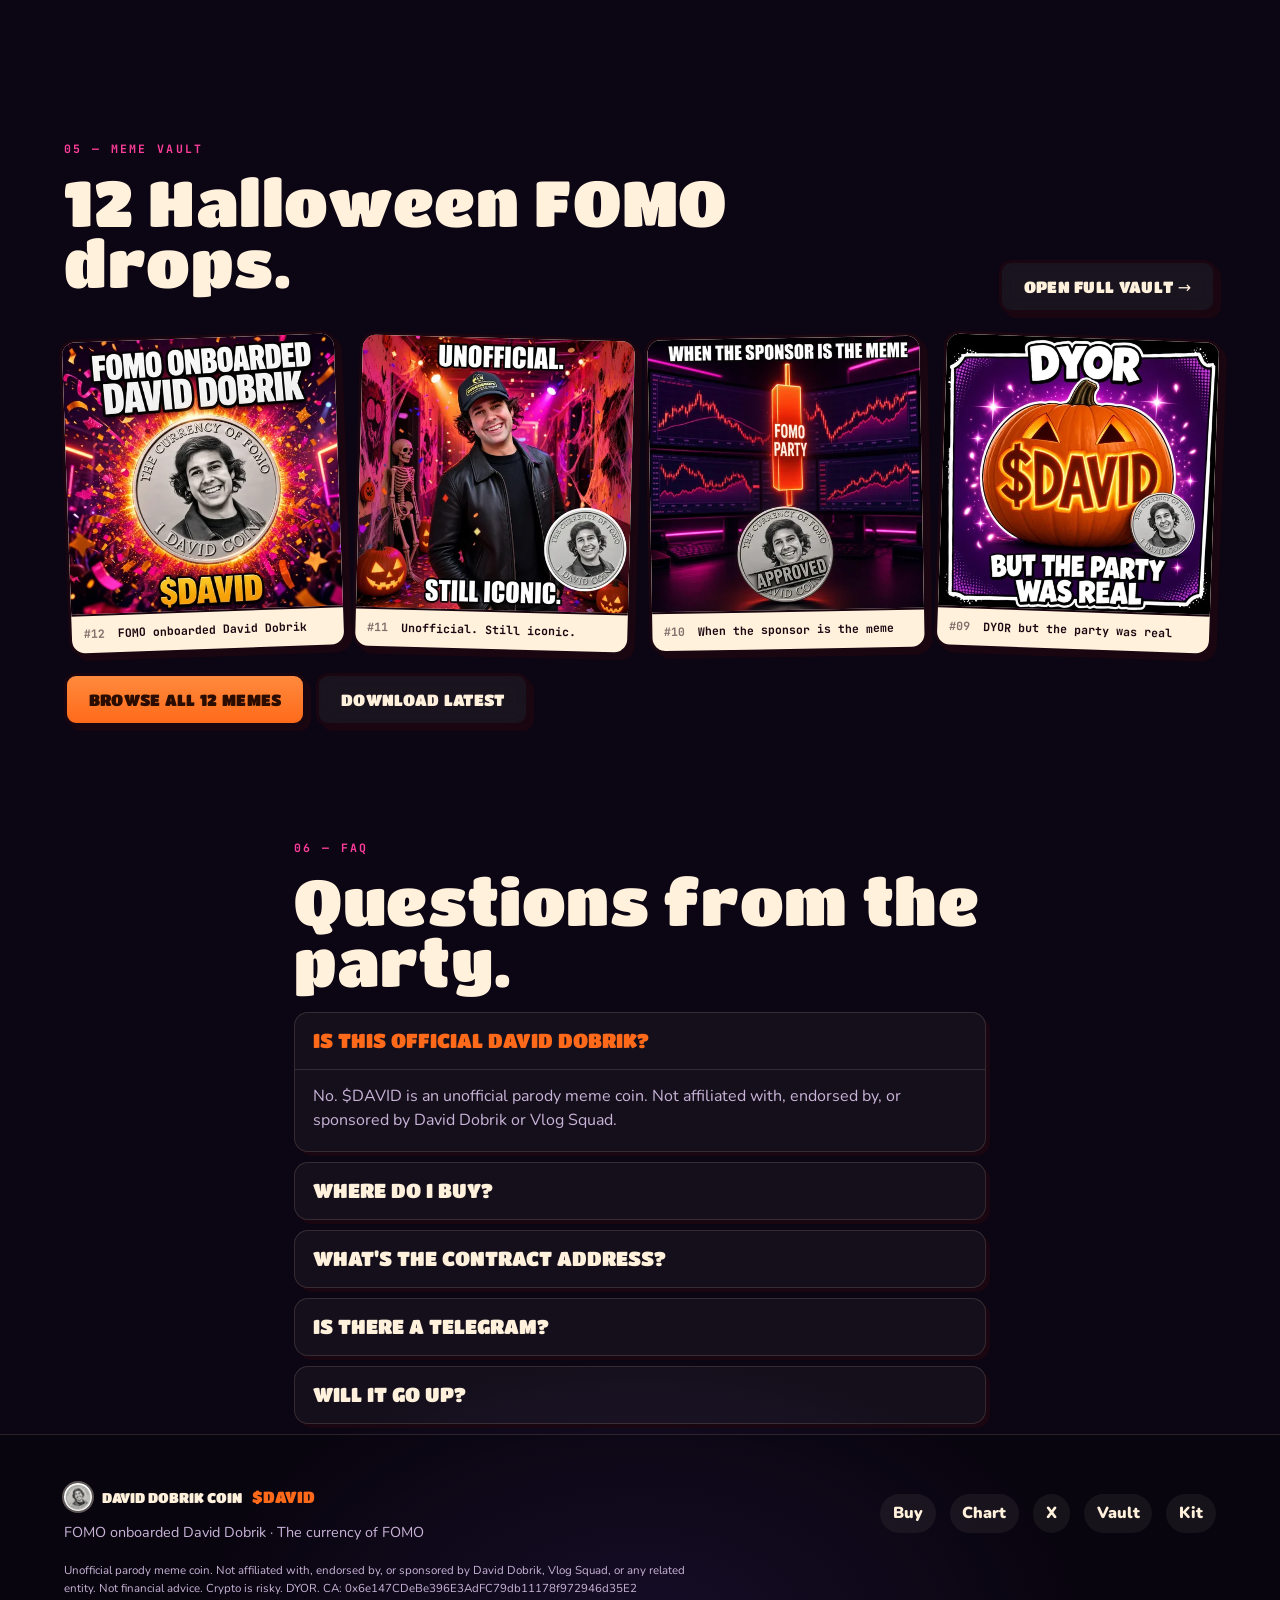
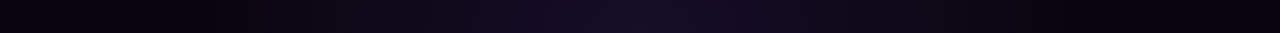
==== commit f9722488: "hotfix: Ethereum Uniswap CA + Phase2 vault/memes + X embed - Wire ETH CA 0x6e147… / Uniswap buy / et" ====
--- a/index.html
+++ b/index.html
@@ -4,7 +4,7 @@
 <meta charset="utf-8">
 <meta name="viewport" content="width=device-width,initial-scale=1,viewport-fit=cover">
 <title>$DAVID — David Dobrik Coin · FOMO onboarded David Dobrik</title>
-<meta name="description" content="JUST IN: FOMO spotted as the main sponsor of David Dobrik's Halloween party. David Dobrik Coin ($DAVID) on Solana. Unofficial parody meme. CA 6a81PfhejwCM3bB4F3Rnbzk9ALNmg4YGeyjKd5Nxpump.">
+<meta name="description" content="JUST IN: FOMO spotted as the main sponsor of David Dobrik's Halloween party last night. David Dobrik Coin ($DAVID) on Ethereum. Unofficial parody meme. CA 0x6e147CDeBe396E3AdFC79db11178f972946d35E2.">
 <link rel="canonical" href="https://daviddobrikcoin.lol/">
 <meta name="theme-color" content="#0c0614">
 <meta name="robots" content="index,follow">
@@ -12,7 +12,7 @@
 <meta property="og:site_name" content="David Dobrik Coin">
 <meta property="og:url" content="https://daviddobrikcoin.lol/">
 <meta property="og:title" content="$DAVID — FOMO onboarded David Dobrik">
-<meta property="og:description" content="JUST IN: FOMO spotted as the main sponsor of David Dobrik's Halloween party last night. Unofficial parody meme on Solana.">
+<meta property="og:description" content="JUST IN: FOMO spotted as the main sponsor of David Dobrik's Halloween party last night. Unofficial parody meme on Ethereum.">
 <meta property="og:image" content="https://daviddobrikcoin.lol/og.jpg">
 <meta property="og:image:width" content="1200">
 <meta property="og:image:height" content="630">
@@ -20,7 +20,7 @@
 <meta name="twitter:card" content="summary_large_image">
 <meta name="twitter:site" content="@daviddobrikcoin">
 <meta name="twitter:title" content="$DAVID — FOMO onboarded David Dobrik">
-<meta name="twitter:description" content="JUST IN: FOMO spotted as the main sponsor of David Dobrik's Halloween party. $DAVID on Solana.">
+<meta name="twitter:description" content="JUST IN: FOMO spotted as the main sponsor of David Dobrik's Halloween party. $DAVID on Ethereum.">
 <meta name="twitter:image" content="https://daviddobrikcoin.lol/og.jpg">
 <link rel="icon" href="/favicon.ico" sizes="any">
 <link rel="icon" type="image/png" sizes="32x32" href="/favicon-32.png">
@@ -29,12 +29,13 @@
 <link rel="preload" href="/fonts/titan-one-latin-400-normal.woff2" as="font" type="font/woff2" crossorigin>
 <link rel="preload" href="/fonts/nunito-latin-700-normal.woff2" as="font" type="font/woff2" crossorigin>
 <link rel="preload" as="image" href="/img/logo-480.webp" imagesrcset="/img/logo-240.webp 240w, /img/logo-480.webp 480w, /img/logo-720.webp 720w" imagesizes="(max-width:760px) 70vw, 360px" fetchpriority="high">
-<link rel="stylesheet" href="/css/styles.css?v=p1">
-<script src="/js/main.js?v=p1" defer></script>
+<link rel="stylesheet" href="/css/styles.css?v=p2">
+<script src="/js/main.js?v=p2" defer></script>
 </head>
 <body>
 <a class="skip" href="#about">Skip to content</a>
 <div class="grain" aria-hidden="true"></div>
+<canvas id="sparks" aria-hidden="true"></canvas>
 
 <header class="top">
   <div class="strip"><span class="dot"></span><span><b>JUST IN</b> · FOMO spotted as main sponsor of David Dobrik's Halloween party · CA below · we never DM first</span></div>
@@ -45,12 +46,14 @@
     </a>
     <ul class="nav-links">
       <li><a href="#about">Party</a></li>
-      <li><a href="#token">Token</a></li>
-      <li><a href="#buy">How to buy</a></li>
+      <li><a href="#gallery">Gallery</a></li>
+      <li><a href="#vault">Vault</a></li>
+      <li><a href="#buy">Buy</a></li>
+      <li><a href="#faq">FAQ</a></li>
     </ul>
     <div class="nav-cta">
       <a class="icon-btn" href="https://x.com/daviddobrikcoin" target="_blank" rel="noopener" aria-label="$DAVID on X (@daviddobrikcoin)"><svg viewBox="0 0 24 24" width="18" height="18" aria-hidden="true"><path fill="currentColor" d="M18.9 2H22l-7.6 8.7L23 22h-6.8l-5.3-6.9L4.8 22H1.7l8.1-9.3L1 2h7l4.8 6.3L18.9 2Zm-1.2 18h1.7L6.4 3.9H4.6L17.7 20Z"/></svg></a>
-      <a class="btn btn-sm" href="https://swap.pump.fun/?input=So11111111111111111111111111111111111111112&amp;output=6a81PfhejwCM3bB4F3Rnbzk9ALNmg4YGeyjKd5Nxpump" target="_blank" rel="noopener">Buy $DAVID</a>
+      <a class="btn btn-sm" href="https://app.uniswap.org/swap?chain=ethereum&amp;outputCurrency=0x6e147CDeBe396E3AdFC79db11178f972946d35E2" target="_blank" rel="noopener">Buy $DAVID</a>
     </div>
   </nav>
 </header>
@@ -61,7 +64,8 @@
     <div class="hero-copy">
       <ul class="chips">
         <li class="chip-hot">🎃 Halloween FOMO</li>
-        <li>Solana · PumpSwap</li>
+        <li class="chip-live"><span class="live-dot"></span> Live on Uniswap</li>
+        <li>Ethereum</li>
         <li><a href="https://x.com/daviddobrikcoin" target="_blank" rel="noopener">X @daviddobrikcoin ↗</a></li>
       </ul>
       <p class="breaking" data-reveal>JUST IN</p>
@@ -70,16 +74,21 @@
         <span class="wm-line accent">David Dobrik</span>
       </h1>
       <p class="tagline" data-reveal>FOMO spotted as the <em>main sponsor</em> of David Dobrik's Halloween party last night.</p>
-      <p class="bio" data-reveal>David Dobrik Coin ($DAVID) — the currency of FOMO. Celebrity-meme energy. Unofficial parody. Not affiliated with David Dobrik.</p>
+      <p class="bio" data-reveal>David Dobrik Coin ($DAVID) — the currency of FOMO. Celebrity-meme energy on Ethereum. Unofficial parody. Not affiliated with David Dobrik.</p>
+      <div class="stats" id="stats" data-reveal aria-label="Live market stats">
+        <div class="stat"><span class="k">MCAP</span><span class="v" data-stat="mcap">—</span></div>
+        <div class="stat"><span class="k">24H</span><span class="v" data-stat="chg">—</span></div>
+        <div class="stat"><span class="k">LIQ</span><span class="v" data-stat="liq">—</span></div>
+      </div>
       <div class="ca" role="group" aria-label="Contract address" data-reveal>
         <span class="ca-tag">$DAVID CA</span>
-        <code id="ca">6a81PfhejwCM3bB4F3Rnbzk9ALNmg4YGeyjKd5Nxpump</code>
+        <code id="ca">0x6e147CDeBe396E3AdFC79db11178f972946d35E2</code>
         <button class="ca-copy" type="button" data-copy="#ca">Copy</button>
       </div>
       <p class="ca-note" data-reveal>Unofficial parody · always verify CA on <a href="https://x.com/daviddobrikcoin" target="_blank" rel="noopener">x.com/daviddobrikcoin</a></p>
       <div class="cta-row" data-reveal>
-        <a class="btn" href="https://swap.pump.fun/?input=So11111111111111111111111111111111111111112&amp;output=6a81PfhejwCM3bB4F3Rnbzk9ALNmg4YGeyjKd5Nxpump" target="_blank" rel="noopener">Buy on PumpSwap</a>
-        <a class="btn btn-ghost" href="https://dexscreener.com/solana/76dpwgldw4gh4n8btc7hgoouzemwupkzuvrexjbteazg" target="_blank" rel="noopener">Chart</a>
+        <a class="btn" href="https://app.uniswap.org/swap?chain=ethereum&amp;outputCurrency=0x6e147CDeBe396E3AdFC79db11178f972946d35E2" target="_blank" rel="noopener">Buy on Uniswap</a>
+        <a class="btn btn-ghost" href="https://dexscreener.com/ethereum/0xd567e2e0829b0b4738971abc7eb74784b6a904746f534d02de4cbb17a9eb06da" target="_blank" rel="noopener">Chart</a>
         <a class="btn btn-ghost" href="https://x.com/daviddobrikcoin" target="_blank" rel="noopener">Follow @daviddobrikcoin <span aria-hidden="true">↗</span></a>
       </div>
     </div>
@@ -91,6 +100,7 @@
         <span class="spark s3" aria-hidden="true">✦</span>
       </div>
       <span class="sticker-tag">1 DAVID COIN</span>
+      <span class="sticker-tag tag-2">🎃 PARTY SPONSOR</span>
     </div>
   </div>
 </section>
@@ -106,8 +116,18 @@
       <p class="label" data-reveal>01 — The party</p>
       <h2 data-reveal>FOMO showed up as the <em>main sponsor</em>.</h2>
       <p class="lead" data-reveal>JUST IN: FOMO spotted as the main sponsor of David Dobrik's Halloween party last night. The squad threw a party. FOMO paid the tab. The timeline lost it.</p>
-      <p data-reveal>David Dobrik Coin ($DAVID) is the meme that rode that wave — Halloween FOMO energy on Solana. Celebrity meme. Party buzz. Currency of FOMO.</p>
+      <p data-reveal>David Dobrik Coin ($DAVID) is the meme that rode that wave — Halloween FOMO energy on Ethereum. Celebrity meme. Party buzz. The currency of FOMO.</p>
+      <ul class="bullets" data-reveal>
+        <li>Narrative sourced from the viral “JUST IN” FOMO-sponsor buzz</li>
+        <li>Buy only on Uniswap — never random DM links</li>
+        <li>Unofficial parody · not endorsed by David Dobrik</li>
+      </ul>
       <p class="disclaimer" data-reveal><b>Parody notice:</b> This is an unofficial fan meme coin. Not affiliated with, endorsed by, or connected to David Dobrik, Vlog Squad, or any related brand. Entertainment only. Not financial advice.</p>
+
+      <div class="tweet-embed" data-reveal>
+        <blockquote class="twitter-tweet" data-theme="dark" data-dnt="true"><p lang="en" dir="ltr">JUST IN: FOMO SPOTTED AS THE MAIN SPONSOR OF DAVID DOBRIK’S HALLOWEEN PARTY LAST NIGHT</p>&mdash; MrketInsider (@MrketInsider) <a href="https://x.com/MrketInsider/status/2116562706257879052">October 2026</a></blockquote>
+      </div>
+
       <p class="src" data-reveal>Narrative source: <a href="https://x.com/MrketInsider/status/2116562706257879052" target="_blank" rel="noopener">@MrketInsider on X ↗</a></p>
     </div>
     <div class="about-art" data-reveal>
@@ -123,6 +143,19 @@
   </div>
 </section>
 
+<section class="gallery" id="gallery" aria-label="Party gallery">
+  <div class="wrap">
+    <p class="label" data-reveal>02 — Receipts from the night</p>
+    <h2 data-reveal>Four frames. One sponsor buzz.</h2>
+    <div class="gal-grid" data-reveal>
+      <figure class="gal"><img src="/img/n1.webp" width="900" height="1200" alt="David Dobrik smiling in Doughbrik's Pizza hat" loading="lazy" decoding="async"><figcaption>#01 · party mode</figcaption></figure>
+      <figure class="gal"><img src="/img/n2.webp" width="900" height="1200" alt="Halloween FOMO narrative photo 2" loading="lazy" decoding="async"><figcaption>#02 · the night</figcaption></figure>
+      <figure class="gal"><img src="/img/n3.webp" width="900" height="1200" alt="Halloween FOMO narrative photo 3" loading="lazy" decoding="async"><figcaption>#03 · sponsor energy</figcaption></figure>
+      <figure class="gal"><img src="/img/n4.webp" width="900" height="1200" alt="Halloween FOMO narrative photo 4" loading="lazy" decoding="async"><figcaption>#04 · still iconic</figcaption></figure>
+    </div>
+  </div>
+</section>
+
 <section class="banner-band" aria-label="Key art">
   <div class="banner-frame">
     <picture>
@@ -134,42 +167,84 @@
 
 <section class="token" id="token">
   <div class="wrap">
-    <p class="label" data-reveal>02 — Token card</p>
-    <h2 data-reveal>On Solana. Live on PumpSwap.</h2>
+    <p class="label" data-reveal>03 — Token card</p>
+    <h2 data-reveal>On Ethereum. Live on Uniswap.</h2>
     <div class="tok-grid" data-reveal>
       <div class="tok-card"><span class="k">Name</span><span class="v">David Dobrik Coin</span></div>
       <div class="tok-card"><span class="k">Ticker</span><span class="v">$DAVID</span></div>
-      <div class="tok-card"><span class="k">Chain</span><span class="v">Solana</span></div>
-      <div class="tok-card"><span class="k">Dex</span><span class="v">PumpSwap</span></div>
-      <div class="tok-card wide"><span class="k">Contract</span><span class="v mono">6a81PfhejwCM3bB4F3Rnbzk9ALNmg4YGeyjKd5Nxpump</span></div>
-      <div class="tok-card wide"><span class="k">Pair</span><span class="v mono">76dpWgLDW4gh4N8bTC7HGooUzeMwUpkZuvRExjBteazG</span></div>
+      <div class="tok-card"><span class="k">Chain</span><span class="v">Ethereum</span></div>
+      <div class="tok-card"><span class="k">Dex</span><span class="v">Uniswap</span></div>
+      <div class="tok-card wide"><span class="k">Contract</span><span class="v mono">0x6e147CDeBe396E3AdFC79db11178f972946d35E2</span></div>
+      <div class="tok-card wide"><span class="k">Pair</span><span class="v mono">0xd567e2e0829b0b4738971abc7eb74784b6a904746f534d02de4cbb17a9eb06da</span></div>
     </div>
     <div class="cta-row" data-reveal style="margin-top:1.5rem">
-      <a class="btn" href="https://swap.pump.fun/?input=So11111111111111111111111111111111111111112&amp;output=6a81PfhejwCM3bB4F3Rnbzk9ALNmg4YGeyjKd5Nxpump" target="_blank" rel="noopener">Buy on PumpSwap</a>
-      <a class="btn btn-ghost" href="https://dexscreener.com/solana/76dpwgldw4gh4n8btc7hgoouzemwupkzuvrexjbteazg" target="_blank" rel="noopener">DexScreener</a>
+      <a class="btn" href="https://app.uniswap.org/swap?chain=ethereum&amp;outputCurrency=0x6e147CDeBe396E3AdFC79db11178f972946d35E2" target="_blank" rel="noopener">Buy on Uniswap</a>
+      <a class="btn btn-ghost" href="https://dexscreener.com/ethereum/0xd567e2e0829b0b4738971abc7eb74784b6a904746f534d02de4cbb17a9eb06da" target="_blank" rel="noopener">DexScreener</a>
       <a class="btn btn-ghost" href="https://x.com/daviddobrikcoin" target="_blank" rel="noopener">X @daviddobrikcoin</a>
+      <a class="btn btn-ghost" href="/kit/david-logo.png">Press kit</a>
     </div>
   </div>
 </section>
 
 <section class="buy" id="buy">
   <div class="wrap">
-    <p class="label" data-reveal>03 — How to buy</p>
-    <h2 data-reveal>Three steps. PumpSwap only.</h2>
+    <p class="label" data-reveal>04 — How to buy</p>
+    <h2 data-reveal>Three steps. Uniswap only.</h2>
     <ol class="steps" data-reveal>
-      <li><b>Get a Solana wallet</b><span>Phantom, Solflare, or any Solana wallet with SOL.</span></li>
-      <li><b>Open PumpSwap</b><span>Hit Buy — it opens the official PumpSwap pair for $DAVID. Never use random links from DMs.</span></li>
-      <li><b>Swap SOL → $DAVID</b><span>Confirm the CA matches <code>6a81…pump</code> posted on X. Then swap.</span></li>
+      <li><b>Get an Ethereum wallet</b><span>MetaMask, Rabby, or any Ethereum wallet with ETH.</span></li>
+      <li><b>Open Uniswap</b><span>Hit Buy — it opens Uniswap with $DAVID prefilled. Never use random links from DMs.</span></li>
+      <li><b>Swap ETH → $DAVID</b><span>Confirm the CA matches <code>0x6e14…35E2</code> posted on X. Then swap.</span></li>
     </ol>
     <p class="scam" data-reveal>We never DM first. Only trust links from <a href="https://x.com/daviddobrikcoin" target="_blank" rel="noopener">@daviddobrikcoin</a> and this site.</p>
   </div>
 </section>
 
-<section class="memes" id="memes">
-  <div class="wrap">
-    <p class="label" data-reveal>04 — Meme vault</p>
-    <h2 data-reveal>Memes loading…</h2>
-    <p class="soon" data-reveal>Vault coming soon. Follow <a href="https://x.com/daviddobrikcoin" target="_blank" rel="noopener">@daviddobrikcoin</a> for drops.</p>
+<section class="vault" id="vault">
+  <div class="wrap">
+    <div class="vault-head">
+      <div>
+        <p class="label" data-reveal>05 — Meme vault</p>
+        <h2 data-reveal>12 Halloween FOMO drops.</h2>
+      </div>
+      <a class="btn btn-ghost" href="/memes" data-reveal>Open full vault →</a>
+    </div>
+    <div class="vault-grid" data-reveal>
+      <figure class="vm" style="--r:-2deg"><a class="vm-btn" href="/memes"><img src="/img/vault/meme-12-480.webp" width="480" height="480" alt="FOMO onboarded David Dobrik" loading="lazy" decoding="async"></a><figcaption><span class="mono">#12</span> FOMO onboarded David Dobrik</figcaption></figure>
+      <figure class="vm" style="--r:1.5deg"><a class="vm-btn" href="/memes"><img src="/img/vault/meme-11-480.webp" width="480" height="480" alt="Unofficial. Still iconic." loading="lazy" decoding="async"></a><figcaption><span class="mono">#11</span> Unofficial. Still iconic.</figcaption></figure>
+      <figure class="vm" style="--r:-1deg"><a class="vm-btn" href="/memes"><img src="/img/vault/meme-10-480.webp" width="480" height="480" alt="When the sponsor is the meme" loading="lazy" decoding="async"></a><figcaption><span class="mono">#10</span> When the sponsor is the meme</figcaption></figure>
+      <figure class="vm" style="--r:2deg"><a class="vm-btn" href="/memes"><img src="/img/vault/meme-09-480.webp" width="480" height="480" alt="DYOR but the party was real" loading="lazy" decoding="async"></a><figcaption><span class="mono">#09</span> DYOR but the party was real</figcaption></figure>
+    </div>
+    <div class="vault-more" data-reveal>
+      <a class="btn" href="/memes">Browse all 12 memes</a>
+      <a class="btn btn-ghost" href="/kit/david-meme-12.jpg">Download latest</a>
+    </div>
+  </div>
+</section>
+
+<section class="faq" id="faq">
+  <div class="wrap narrow">
+    <p class="label" data-reveal>06 — FAQ</p>
+    <h2 data-reveal>Questions from the party.</h2>
+    <details data-reveal open>
+      <summary>Is this official David Dobrik?</summary>
+      <p>No. $DAVID is an unofficial parody meme coin. Not affiliated with, endorsed by, or sponsored by David Dobrik or Vlog Squad.</p>
+    </details>
+    <details data-reveal>
+      <summary>Where do I buy?</summary>
+      <p>Only on Uniswap using the Buy button on this site or the link posted on <a href="https://x.com/daviddobrikcoin" target="_blank" rel="noopener">@daviddobrikcoin</a>. Never trust DMs.</p>
+    </details>
+    <details data-reveal>
+      <summary>What's the contract address?</summary>
+      <p><code>0x6e147CDeBe396E3AdFC79db11178f972946d35E2</code> — always double-check against X.</p>
+    </details>
+    <details data-reveal>
+      <summary>Is there a Telegram?</summary>
+      <p>No. We do not run a Telegram. Socials = X only.</p>
+    </details>
+    <details data-reveal>
+      <summary>Will it go up?</summary>
+      <p>Nobody knows. It's a meme. DYOR. Not financial advice. The party was real — the chart does what charts do.</p>
+    </details>
   </div>
 </section>
 </main>
@@ -181,14 +256,27 @@
       <p class="foot-tag">FOMO onboarded David Dobrik · The currency of FOMO</p>
     </div>
     <div class="foot-links">
-      <a href="https://swap.pump.fun/?input=So11111111111111111111111111111111111111112&amp;output=6a81PfhejwCM3bB4F3Rnbzk9ALNmg4YGeyjKd5Nxpump" target="_blank" rel="noopener">Buy</a>
-      <a href="https://dexscreener.com/solana/76dpwgldw4gh4n8btc7hgoouzemwupkzuvrexjbteazg" target="_blank" rel="noopener">Chart</a>
+      <a href="https://app.uniswap.org/swap?chain=ethereum&amp;outputCurrency=0x6e147CDeBe396E3AdFC79db11178f972946d35E2" target="_blank" rel="noopener">Buy</a>
+      <a href="https://dexscreener.com/ethereum/0xd567e2e0829b0b4738971abc7eb74784b6a904746f534d02de4cbb17a9eb06da" target="_blank" rel="noopener">Chart</a>
       <a href="https://x.com/daviddobrikcoin" target="_blank" rel="noopener">X</a>
-    </div>
-  </div>
-  <div class="wrap">
-    <p class="fine">Unofficial parody meme coin. Not affiliated with, endorsed by, or sponsored by David Dobrik, Vlog Squad, or any related entity. Not financial advice. Crypto is risky. DYOR. CA: 6a81PfhejwCM3bB4F3Rnbzk9ALNmg4YGeyjKd5Nxpump</p>
+      <a href="/memes">Vault</a>
+      <a href="/kit/david-logo.png">Kit</a>
+    </div>
+  </div>
+  <div class="wrap">
+    <p class="fine">Unofficial parody meme coin. Not affiliated with, endorsed by, or sponsored by David Dobrik, Vlog Squad, or any related entity. Not financial advice. Crypto is risky. DYOR. CA: 0x6e147CDeBe396E3AdFC79db11178f972946d35E2</p>
   </div>
 </footer>
+
+<div class="lb" id="lb" hidden>
+  <div class="lb-panel">
+    <button class="lb-x" type="button" aria-label="Close">✕</button>
+    <button class="lb-p" type="button" aria-label="Previous">‹</button>
+    <button class="lb-n" type="button" aria-label="Next">›</button>
+    <img id="lbimg" src="" alt="">
+    <div class="lb-meta"><span id="lbcap"></span></div>
+  </div>
+</div>
+<script async src="https://platform.twitter.com/widgets.js" charset="utf-8"></script>
 </body>
 </html>
--- a/css/styles.css
+++ b/css/styles.css
@@ -172,3 +172,60 @@
   .ca{flex-wrap:wrap}
   .ca code{width:100%}
 }
+
+/* ===== Phase 2 upgrades ===== */
+.chip-live{display:inline-flex;align-items:center;gap:.4em;background:rgba(255,106,26,.16)!important;color:var(--pump)!important;box-shadow:inset 0 0 0 1px rgba(255,106,26,.4)!important}
+.live-dot{width:7px;height:7px;border-radius:50%;background:var(--pump);box-shadow:0 0 10px var(--pump);animation:pulse 1.6s ease-in-out infinite}
+.stats{display:flex;flex-wrap:wrap;gap:10px;margin:0 0 1rem}
+.stat{min-width:5.5rem;padding:.55rem .85rem;border-radius:12px;background:rgba(255,241,220,.05);border:1px solid var(--line);display:flex;flex-direction:column;gap:.2rem}
+.stat .k{font:700 .62rem/1 var(--f-mono);letter-spacing:.16em;text-transform:uppercase;color:var(--muted)}
+.stat .v{font:800 1rem/1.1 var(--f-display);color:var(--cream)}
+.sticker-tag.tag-2{background:var(--hot);color:#fff;transform:rotate(3deg);margin-left:.4rem}
+.bullets{margin:0 0 1rem;padding-left:1.1rem;color:var(--muted)}
+.bullets li{margin:.35rem 0}
+.tweet-embed{margin:1.2rem 0 1.4rem;max-width:550px}
+.tweet-embed .twitter-tweet{margin:0!important}
+.gallery{padding:clamp(64px,9vw,120px) 0;background:linear-gradient(180deg,transparent,rgba(255,61,154,.05),transparent)}
+.gal-grid{display:grid;grid-template-columns:repeat(4,1fr);gap:14px;margin-top:1.2rem}
+.gal{margin:0;border:3px solid #1a0610;border-radius:16px;overflow:hidden;background:#160a22;box-shadow:5px 5px 0 #1a0610;transform:rotate(var(--r,0deg))}
+.gal:nth-child(1){--r:-1.5deg}.gal:nth-child(2){--r:1.8deg}.gal:nth-child(3){--r:-2deg}.gal:nth-child(4){--r:1.2deg}
+.gal img{width:100%;aspect-ratio:3/4;object-fit:cover}
+.gal figcaption{padding:.7rem .85rem;font:700 .7rem/1 var(--f-mono);letter-spacing:.1em;text-transform:uppercase;color:var(--muted);border-top:1px solid var(--line)}
+.narrow{max-width:820px}
+.faq details{border:1px solid var(--line);border-radius:14px;background:rgba(255,241,220,.04);margin:10px 0;box-shadow:4px 4px 0 #1a0610}
+.faq summary{cursor:pointer;font:400 1.25rem/1.2 var(--f-display);padding:16px 18px;list-style:none;text-transform:uppercase}
+.faq summary::-webkit-details-marker{display:none}
+.faq details[open] summary{border-bottom:1px solid var(--line);color:var(--pump)}
+.faq details p{margin:0;padding:14px 18px 18px;color:var(--muted)}
+.faq details a{color:var(--gold)}
+.faq details code{font:700 .85rem var(--f-mono);color:var(--gold);word-break:break-all}
+.vault{padding:clamp(64px,9vw,120px) 0}
+.vault-head{display:flex;flex-wrap:wrap;align-items:end;justify-content:space-between;gap:16px;margin-bottom:22px}
+.vault-grid{display:grid;grid-template-columns:repeat(4,1fr);gap:14px}
+.vm{margin:0;border:3px solid #1a0610;border-radius:16px;overflow:hidden;background:#fff1dc;box-shadow:5px 5px 0 #1a0610;transform:rotate(var(--r,0deg));transition:transform .15s,box-shadow .15s;color:#1a0610}
+.vm:hover{transform:rotate(0) translate(-2px,-2px);box-shadow:7px 7px 0 #1a0610}
+.vm-btn{display:block;width:100%;padding:0;border:0;background:transparent;cursor:pointer;color:inherit;text-decoration:none}
+.vm-btn img{width:100%;aspect-ratio:1;object-fit:cover}
+.vm figcaption{font:700 .72rem/1.35 var(--f-mono);padding:10px 12px;border-top:2px solid #1a0610;min-height:3.4em}
+.vm figcaption .mono{opacity:.55;margin-right:6px}
+.vault-more{margin-top:22px;display:flex;flex-wrap:wrap;gap:10px}
+body.vault-page .vhero{padding:140px 0 28px}
+body.vault-page .h2{font:400 clamp(2.4rem,7vw,5rem)/.95 var(--f-display);margin:0}
+body.vault-page .h2 .accent{color:var(--pump);text-shadow:4px 4px 0 #1a0610}
+.vcount{display:flex;flex-wrap:wrap;gap:8px;margin-top:14px;align-items:center}
+.vcount .chip,.chips .chip{display:inline-flex;align-items:center;padding:.35em .75em;border-radius:var(--pill);font:700 .72rem/1 var(--f-mono);letter-spacing:.06em;text-transform:uppercase;background:rgba(255,241,220,.06);box-shadow:inset 0 0 0 1px var(--line);color:var(--muted)}
+.strip .hot{color:var(--hot);font-weight:800}
+.lb{position:fixed;inset:0;z-index:100;background:rgba(8,2,14,.9);display:grid;place-items:center;padding:24px}
+.lb[hidden]{display:none!important}
+.lb-panel{position:relative;width:min(720px,94vw);background:var(--cream);border:3px solid #1a0610;border-radius:18px;box-shadow:10px 10px 0 var(--pump);overflow:hidden;color:#1a0610}
+.lb-panel img{width:100%;aspect-ratio:1;object-fit:cover;background:#111}
+.lb-meta{display:flex;flex-wrap:wrap;gap:10px;align-items:center;justify-content:space-between;padding:14px 16px;border-top:3px solid #1a0610;font:700 .85rem/1.3 var(--f-mono)}
+.lb-x,.lb-p,.lb-n{position:absolute;top:12px;border:3px solid #1a0610;background:var(--pump);color:var(--pump-ink);border-radius:999px;width:42px;height:42px;cursor:pointer;font:800 18px/1 var(--f-mono);box-shadow:3px 3px 0 #1a0610}
+.lb-x{right:12px}.lb-p{left:12px;top:50%}.lb-n{right:12px;top:50%}
+#sparks{position:fixed;inset:0;width:100%;height:100%;pointer-events:none;z-index:0;opacity:.45}
+@media (max-width:900px){
+  .gal-grid,.vault-grid{grid-template-columns:repeat(2,1fr)}
+}
+@media (max-width:520px){
+  .gal-grid{grid-template-columns:1fr 1fr;gap:10px}
+}
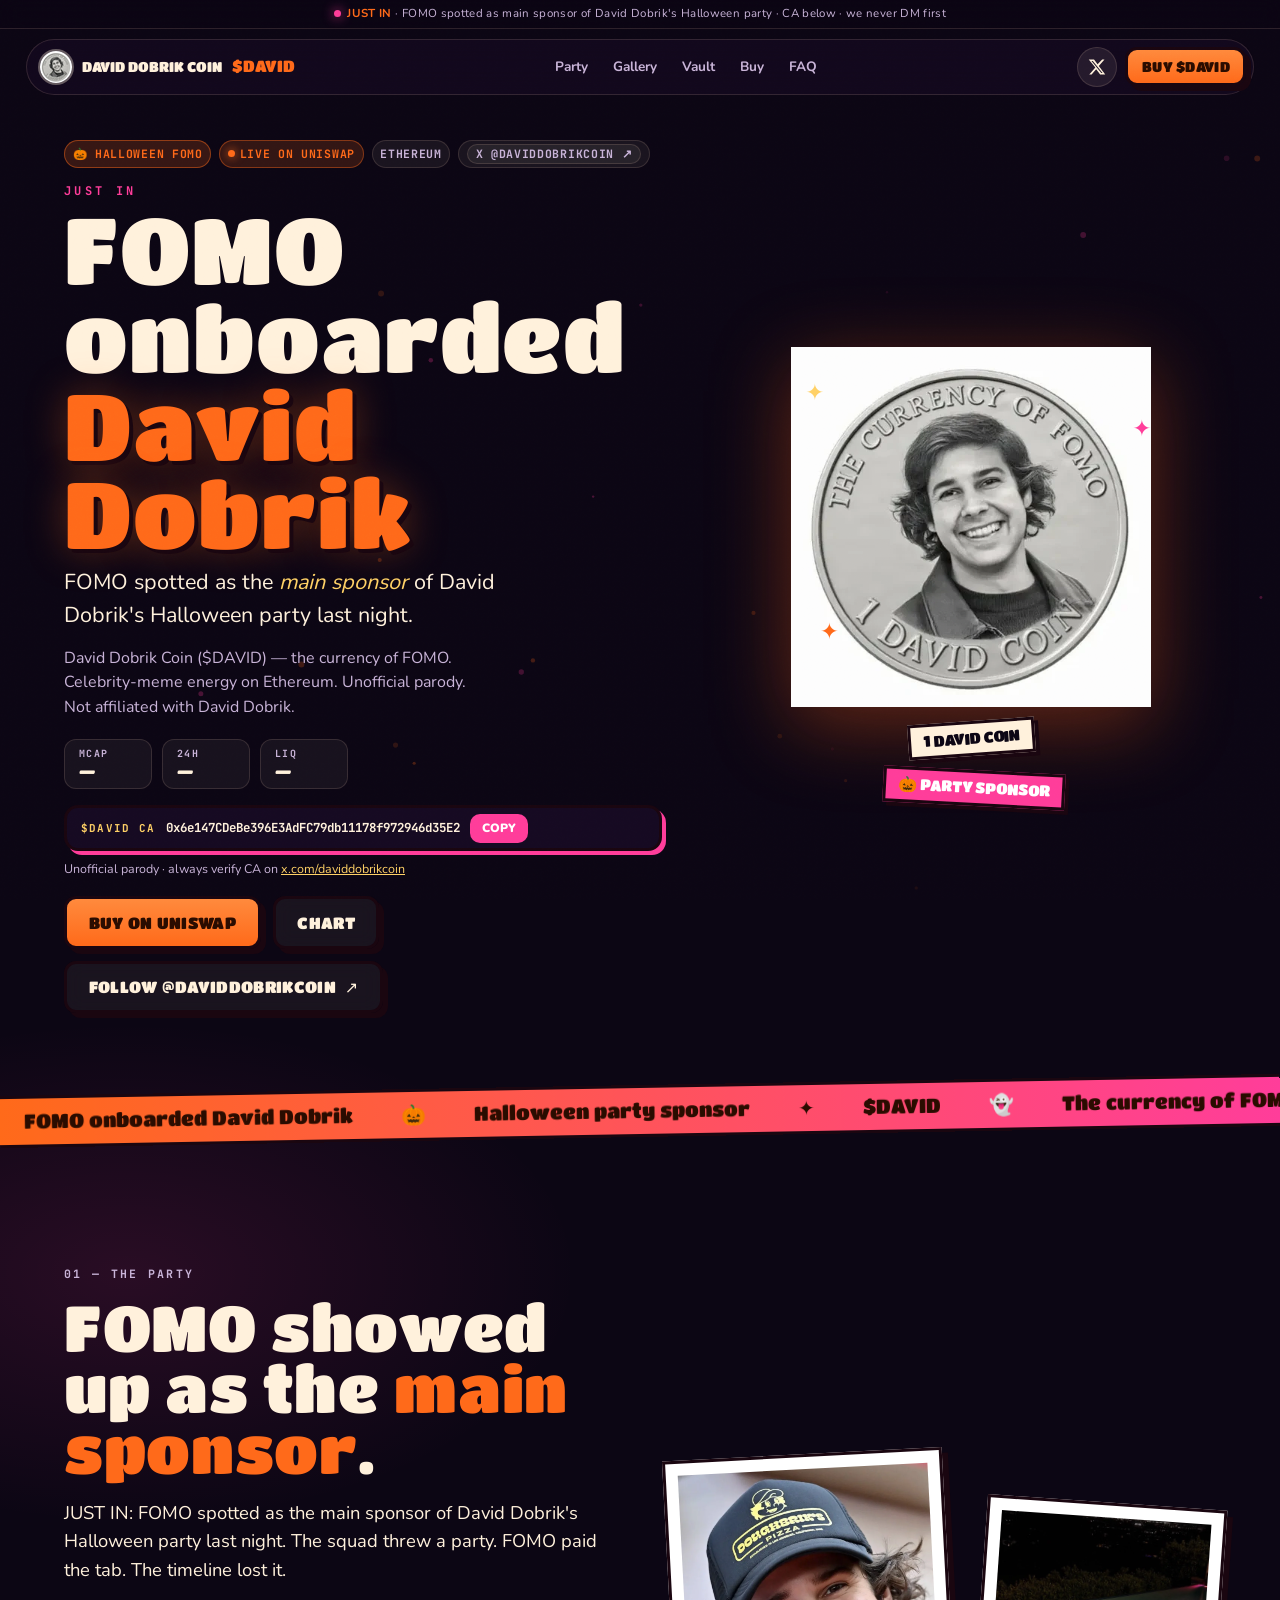
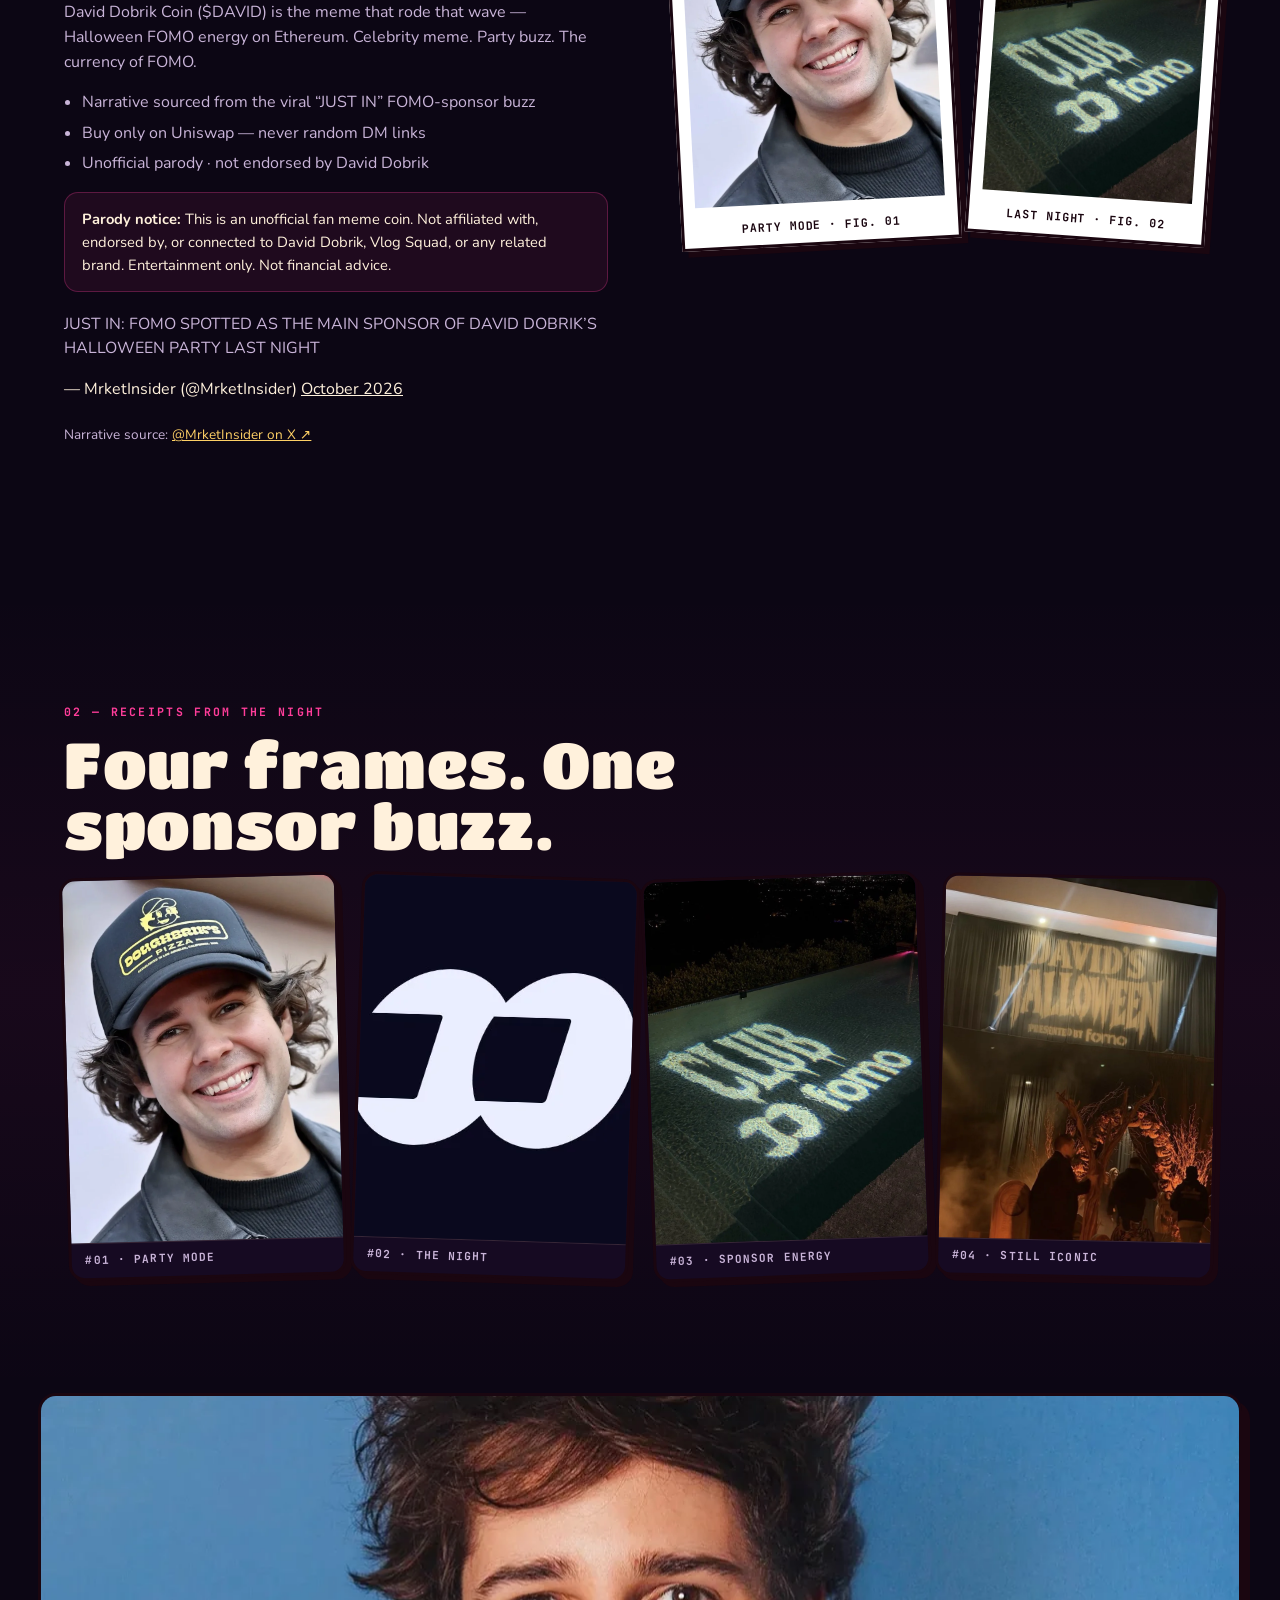
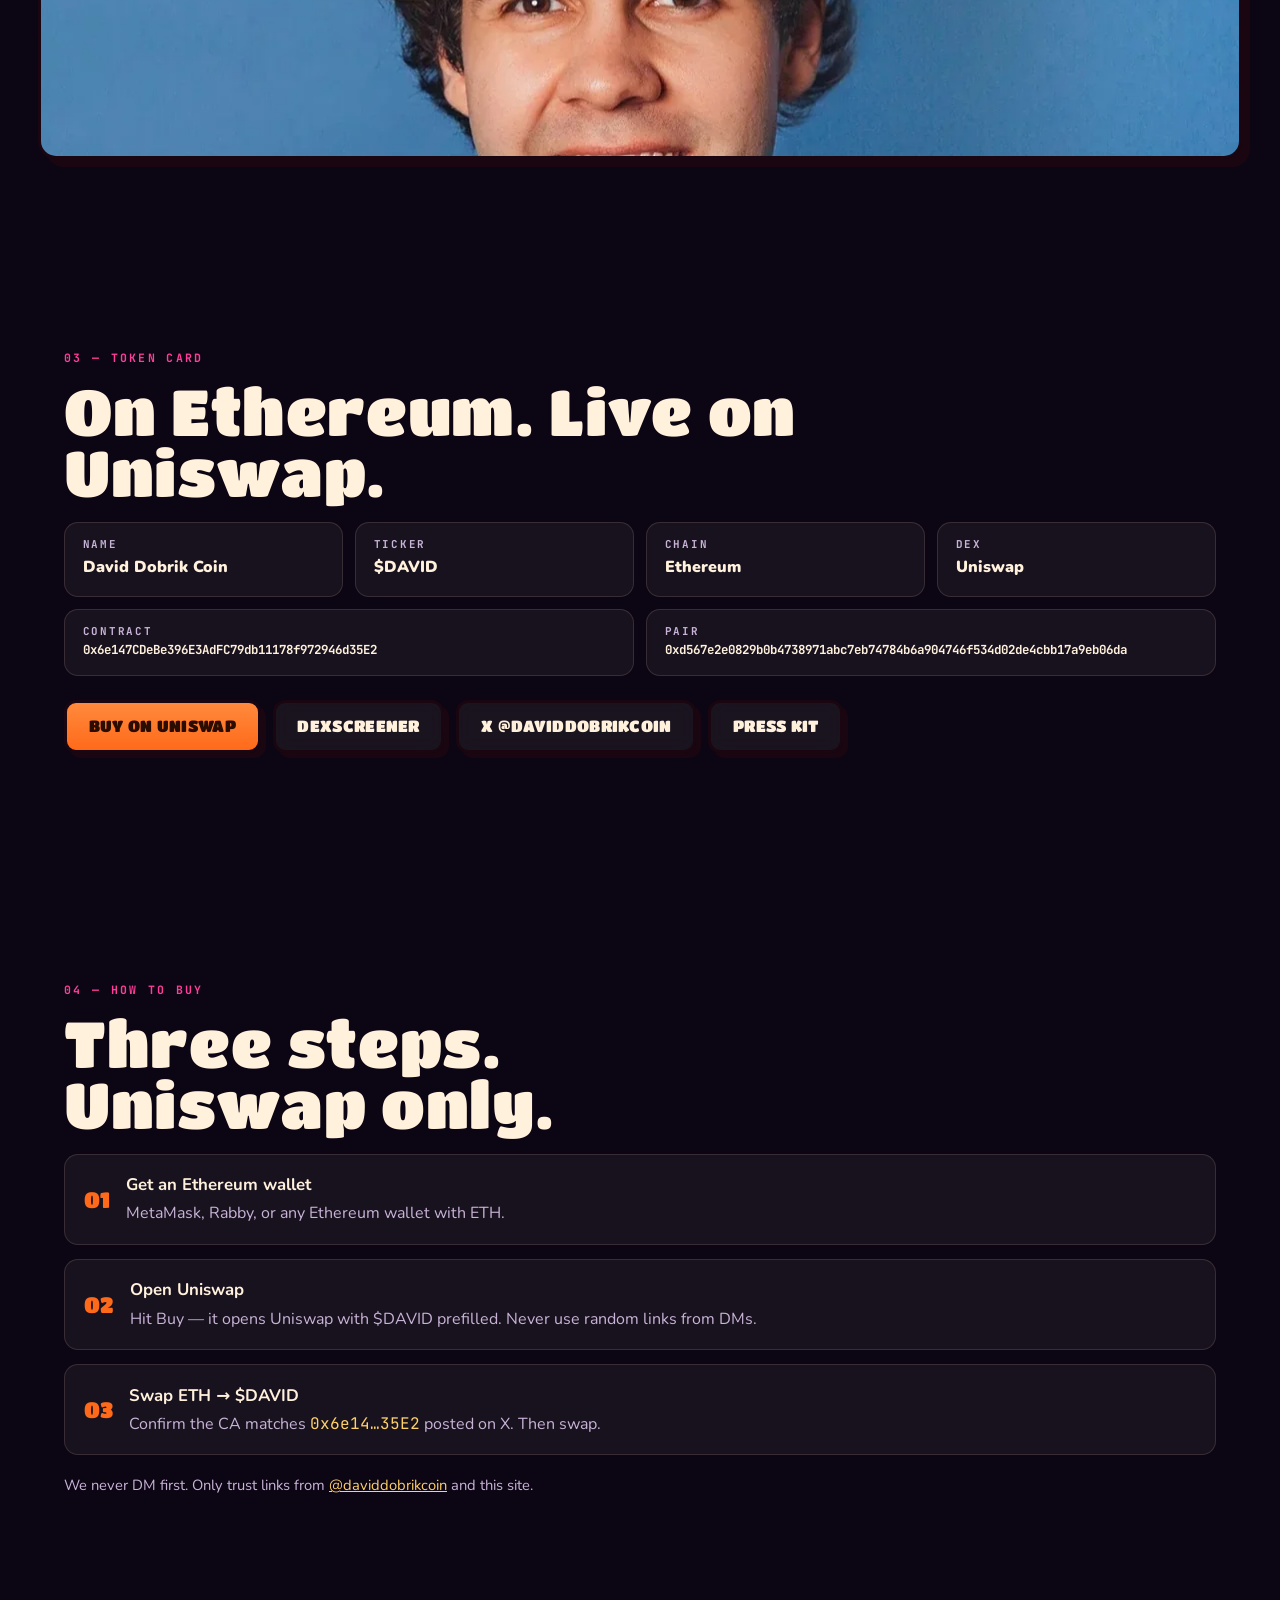
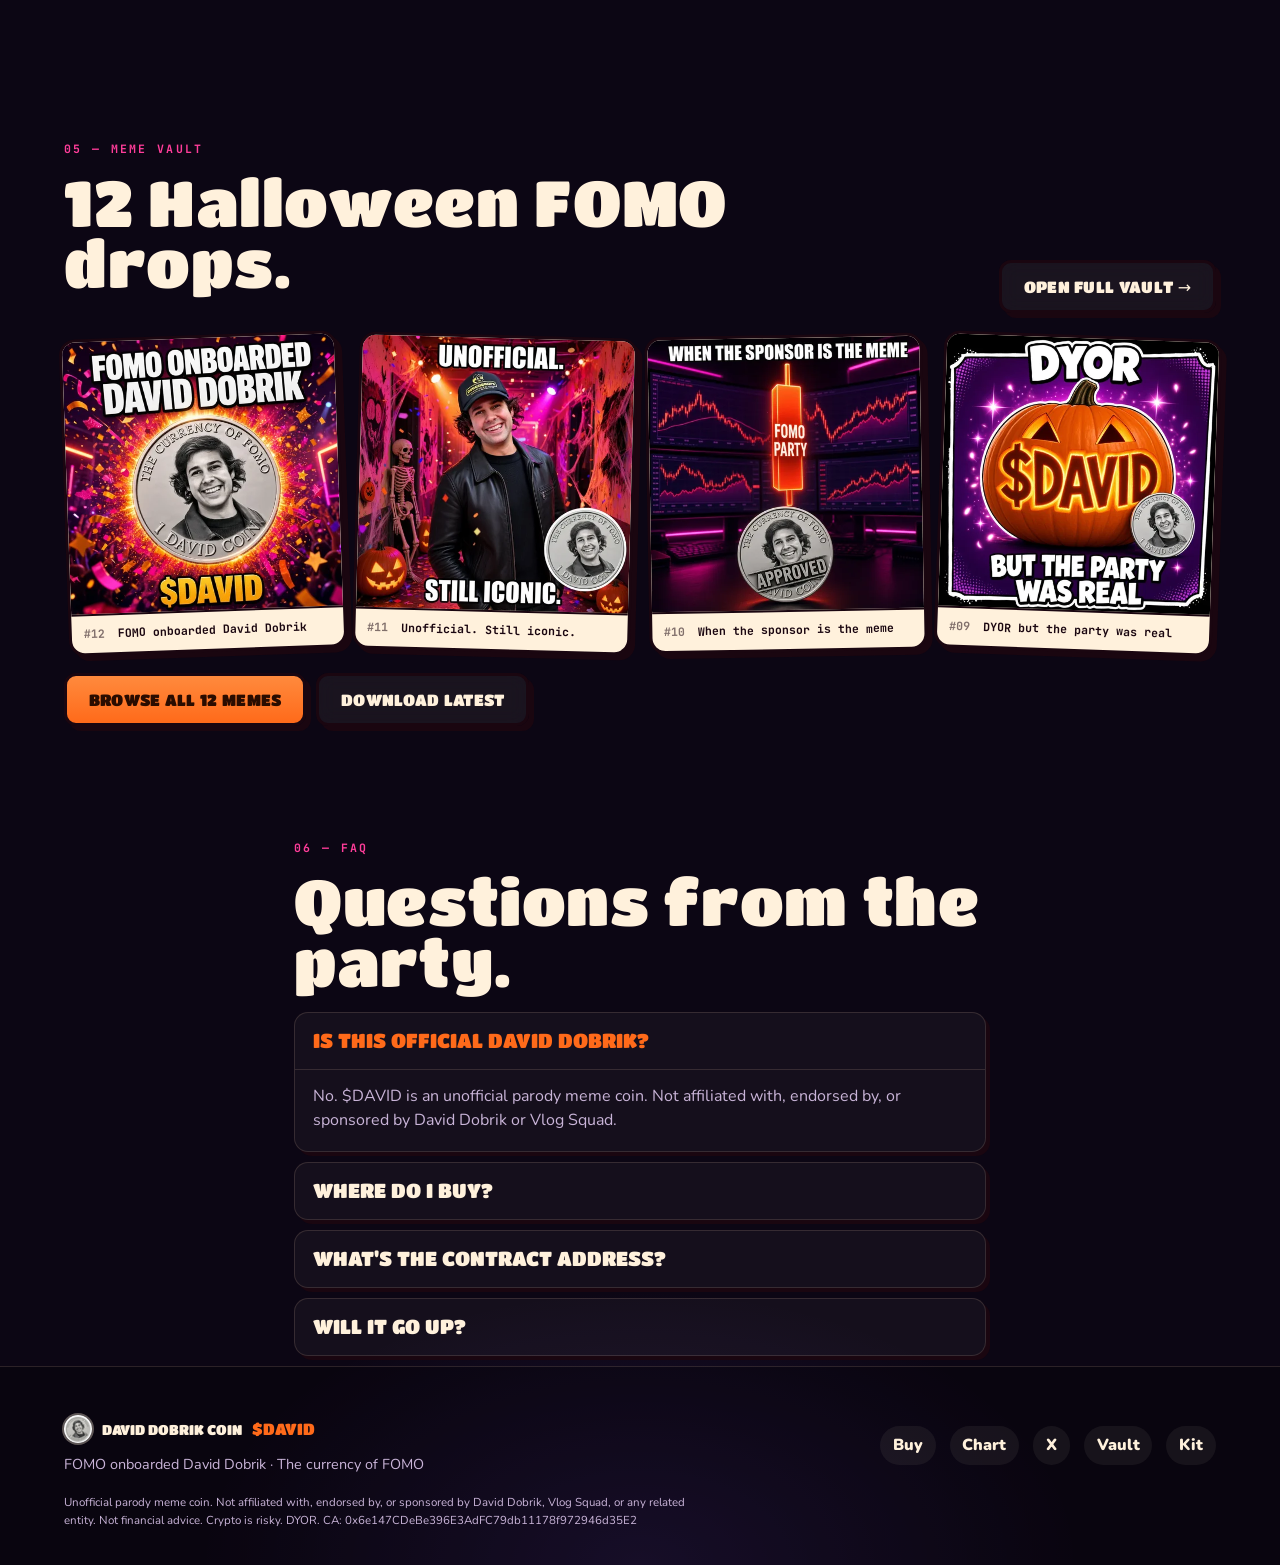
==== commit f1154db0: "Remove all Telegram mentions from site Standing rule: never include Telegram on meme sites unless a " ====
--- a/index.html
+++ b/index.html
@@ -238,10 +238,6 @@
       <p><code>0x6e147CDeBe396E3AdFC79db11178f972946d35E2</code> — always double-check against X.</p>
     </details>
     <details data-reveal>
-      <summary>Is there a Telegram?</summary>
-      <p>No. We do not run a Telegram. Socials = X only.</p>
-    </details>
-    <details data-reveal>
       <summary>Will it go up?</summary>
       <p>Nobody knows. It's a meme. DYOR. Not financial advice. The party was real — the chart does what charts do.</p>
     </details>
